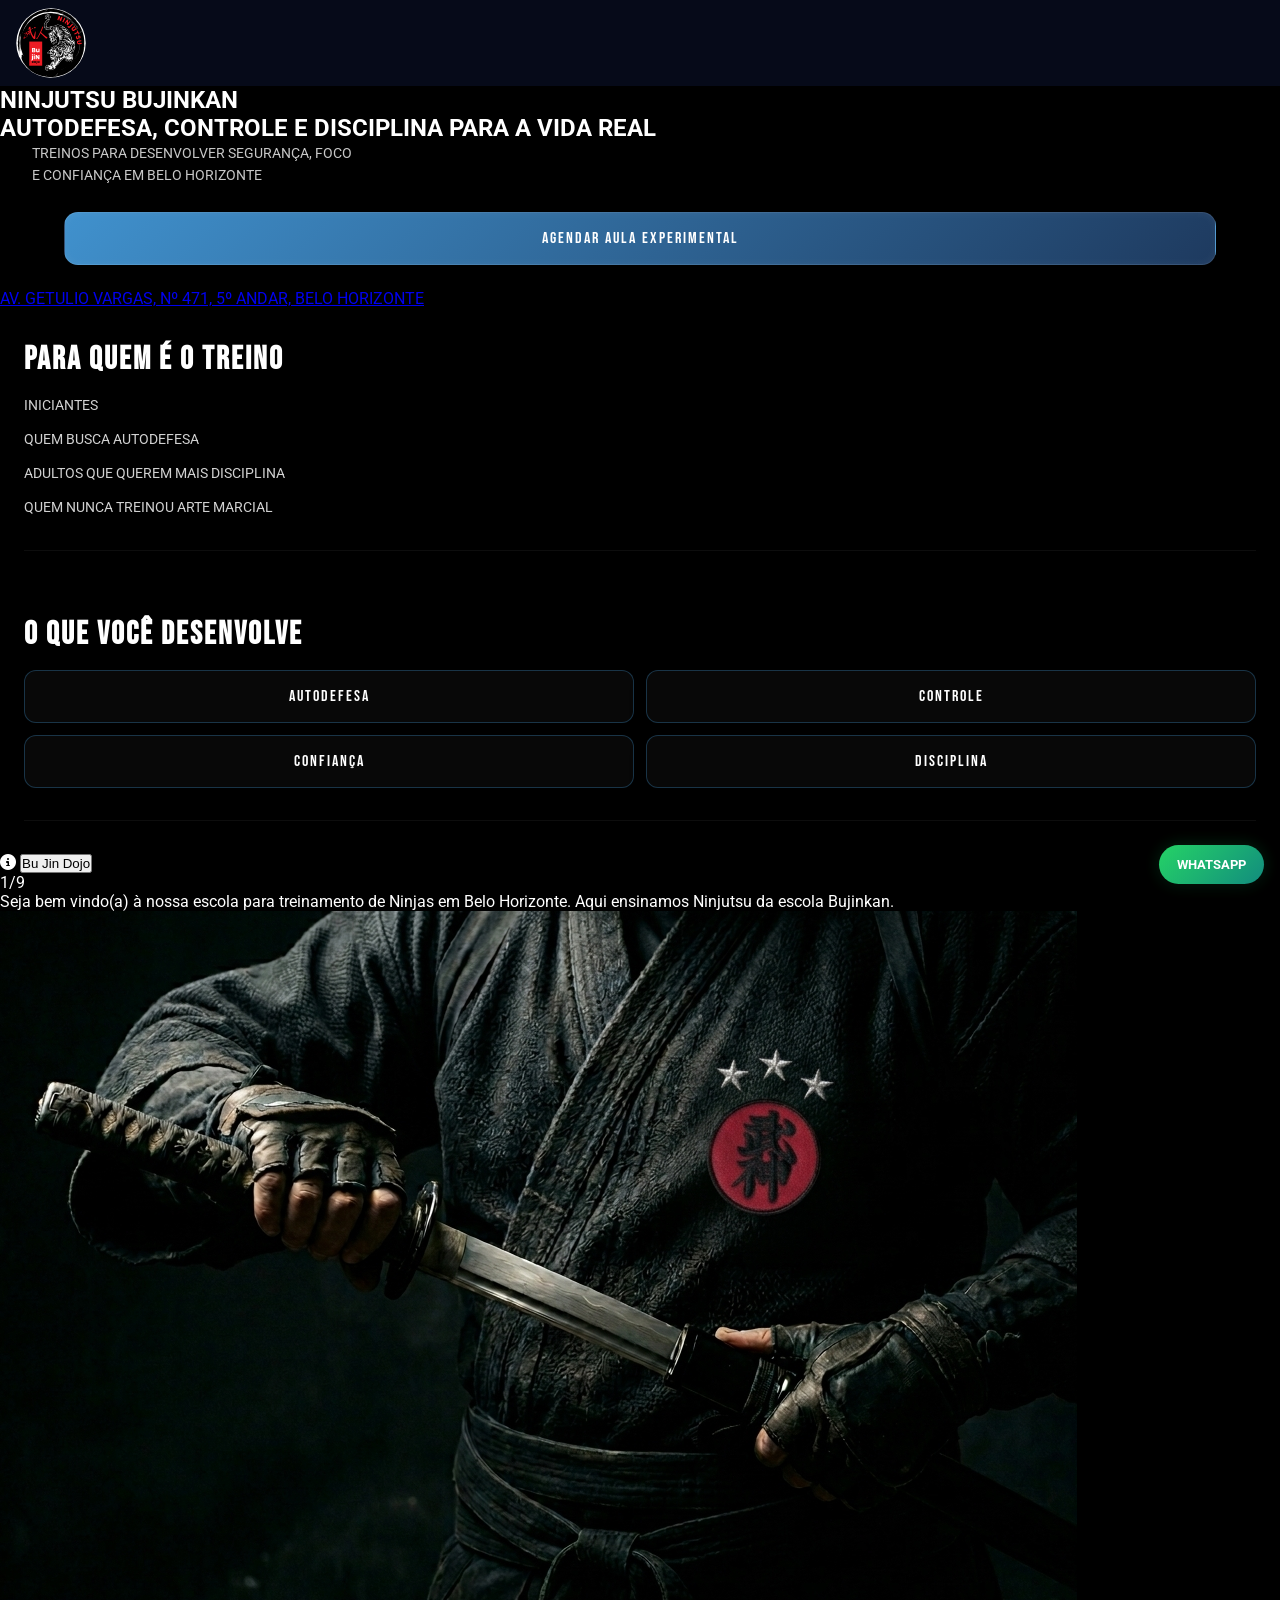
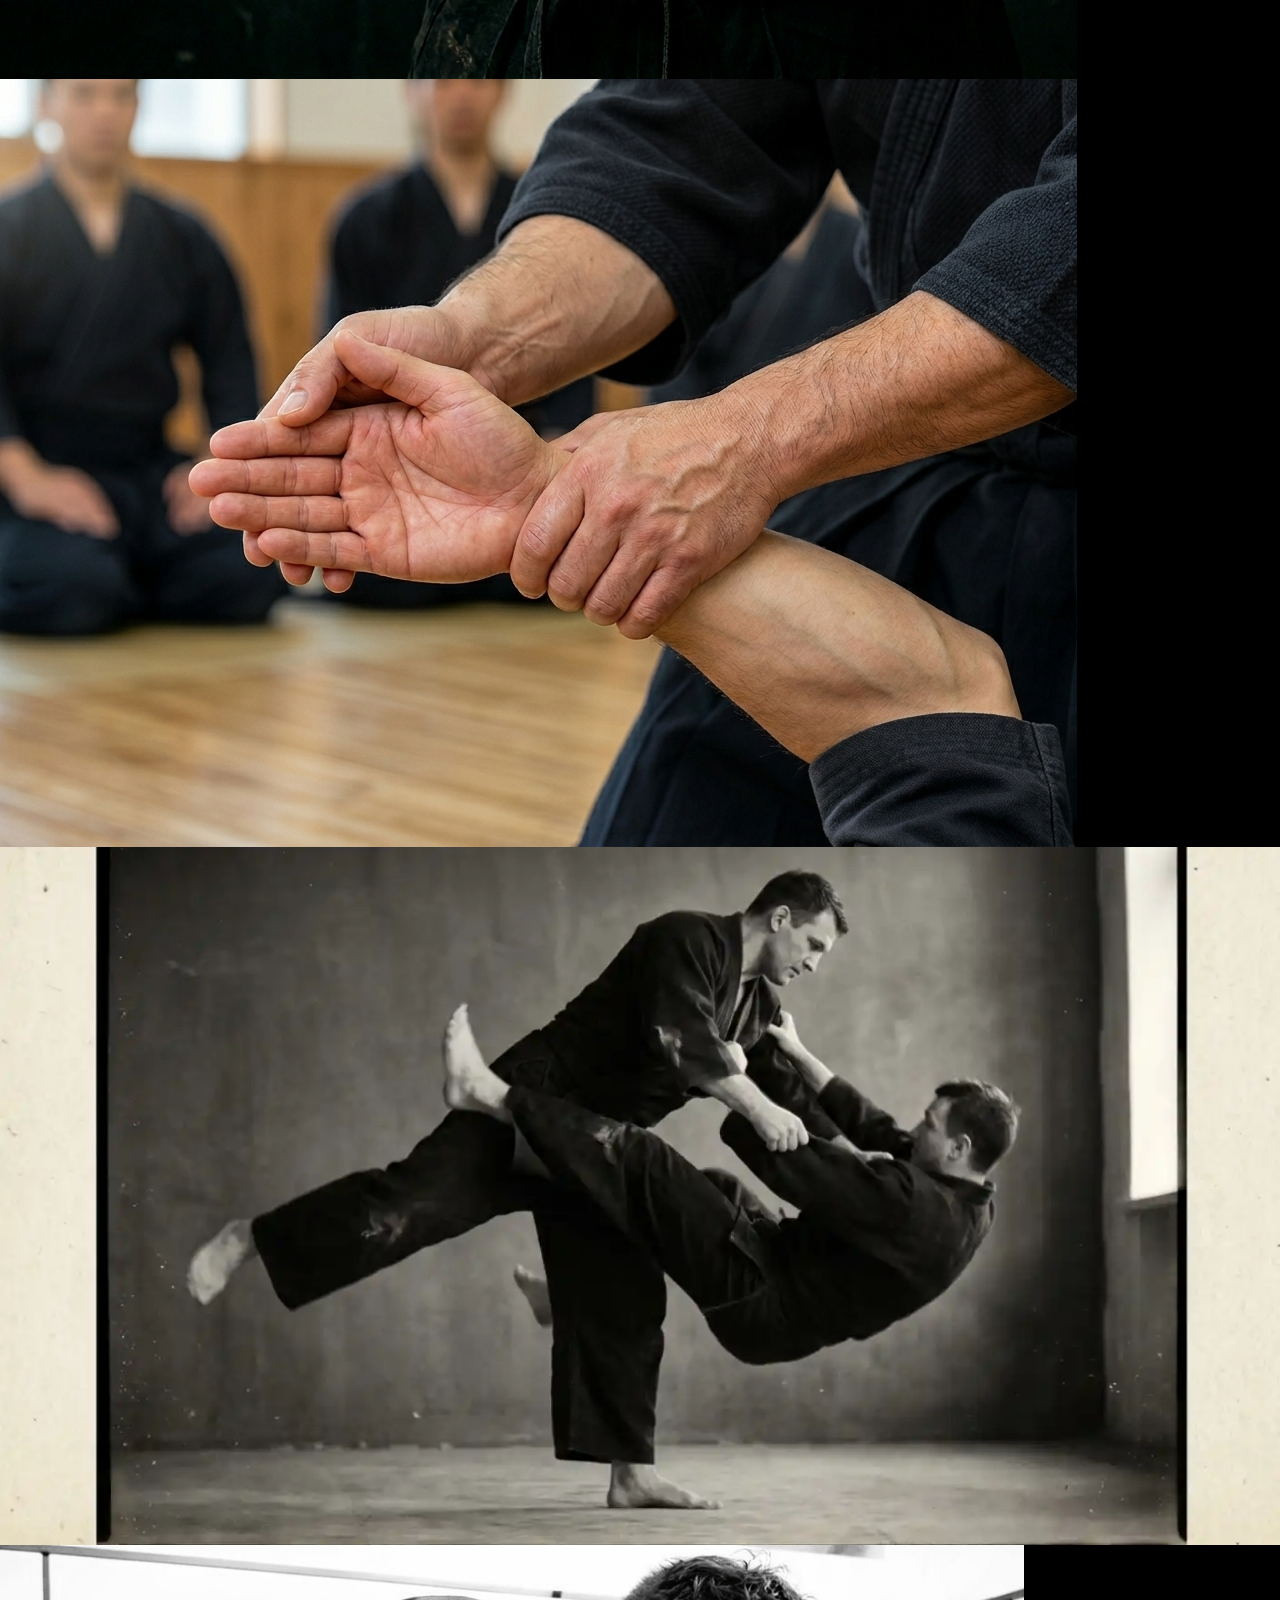
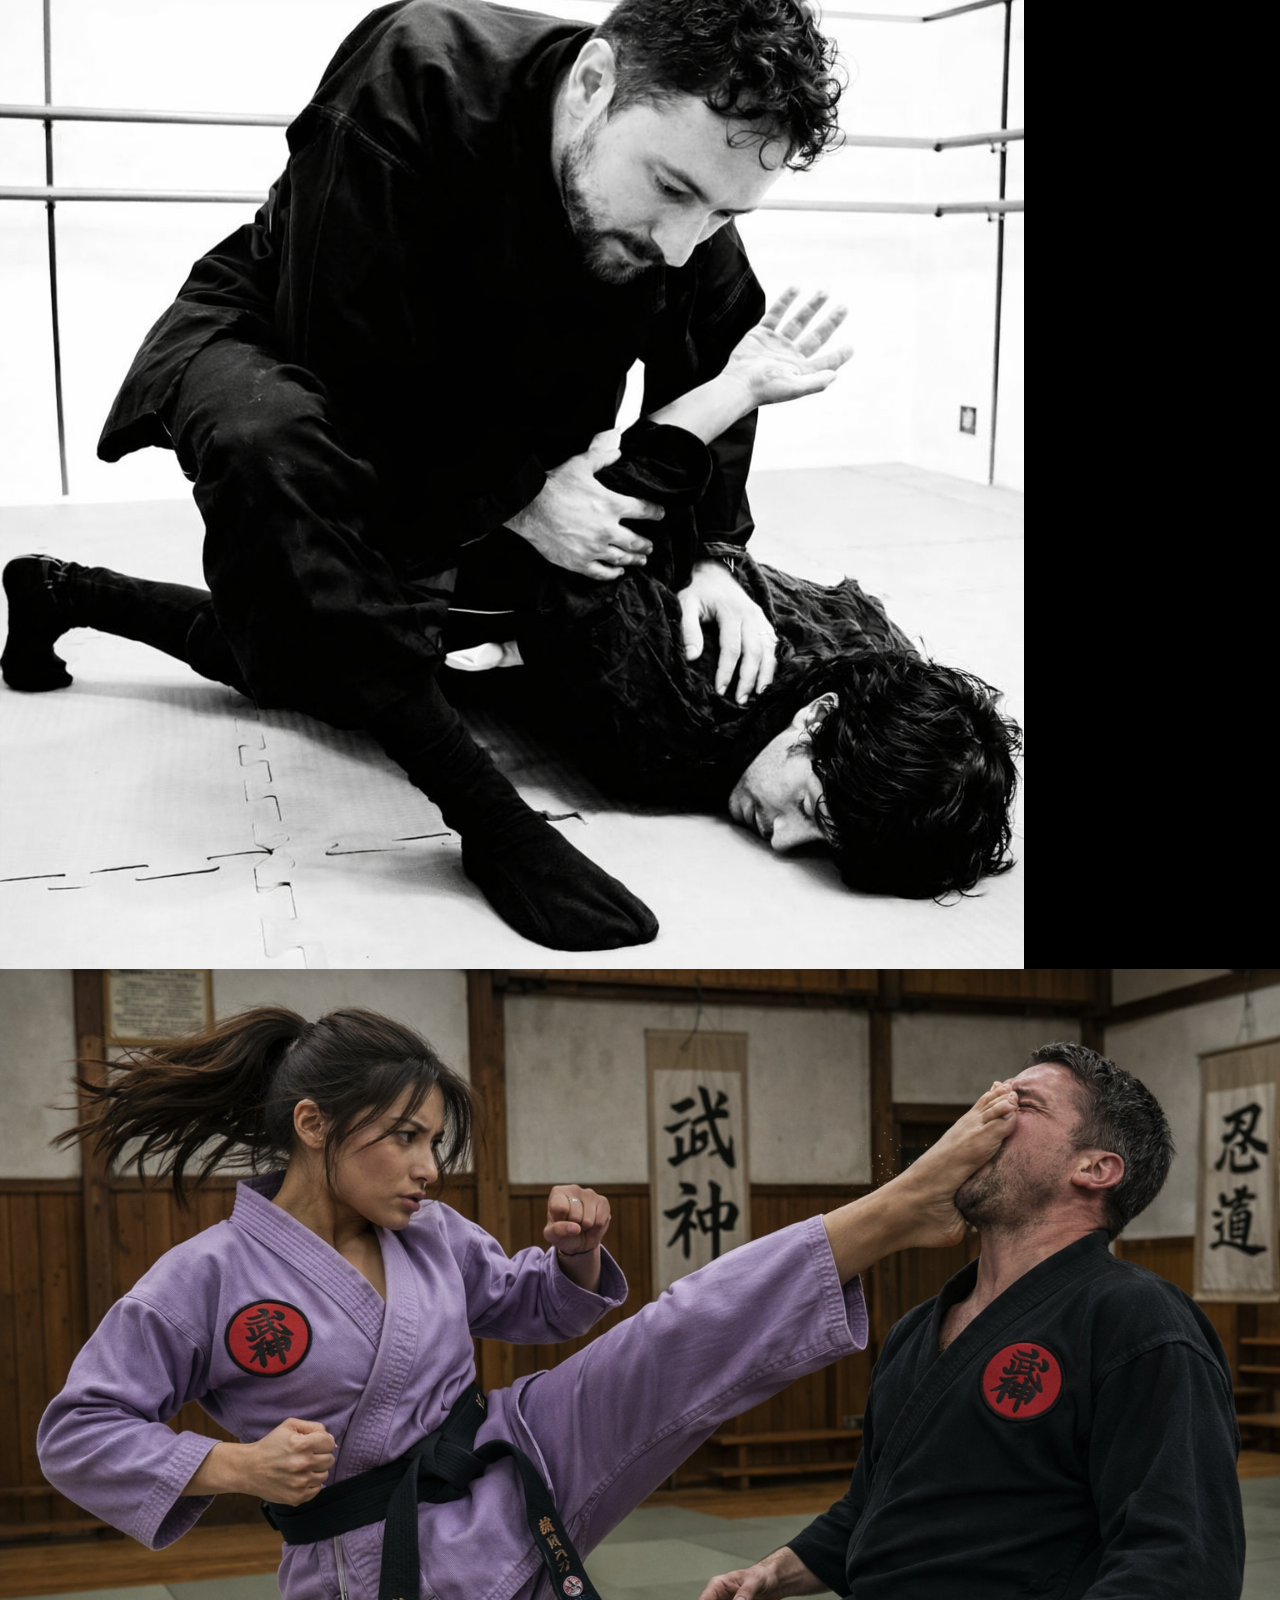
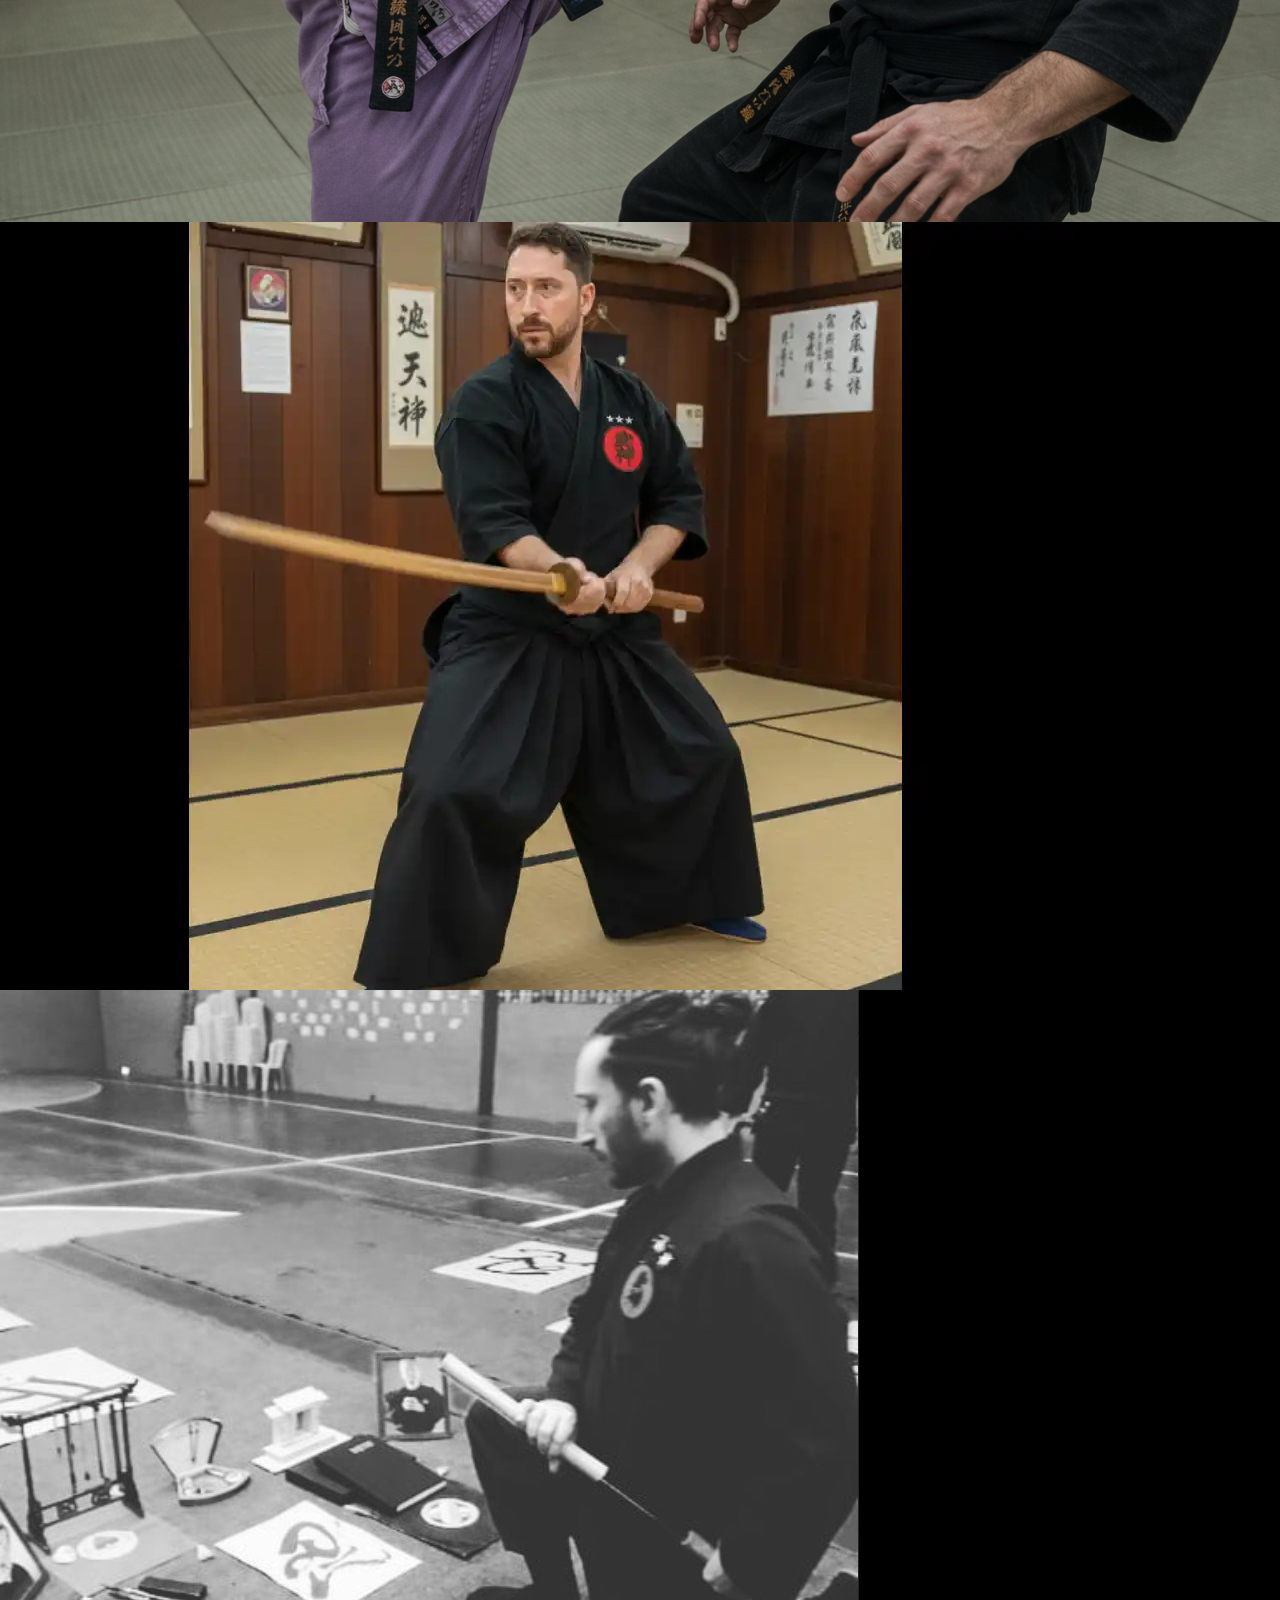
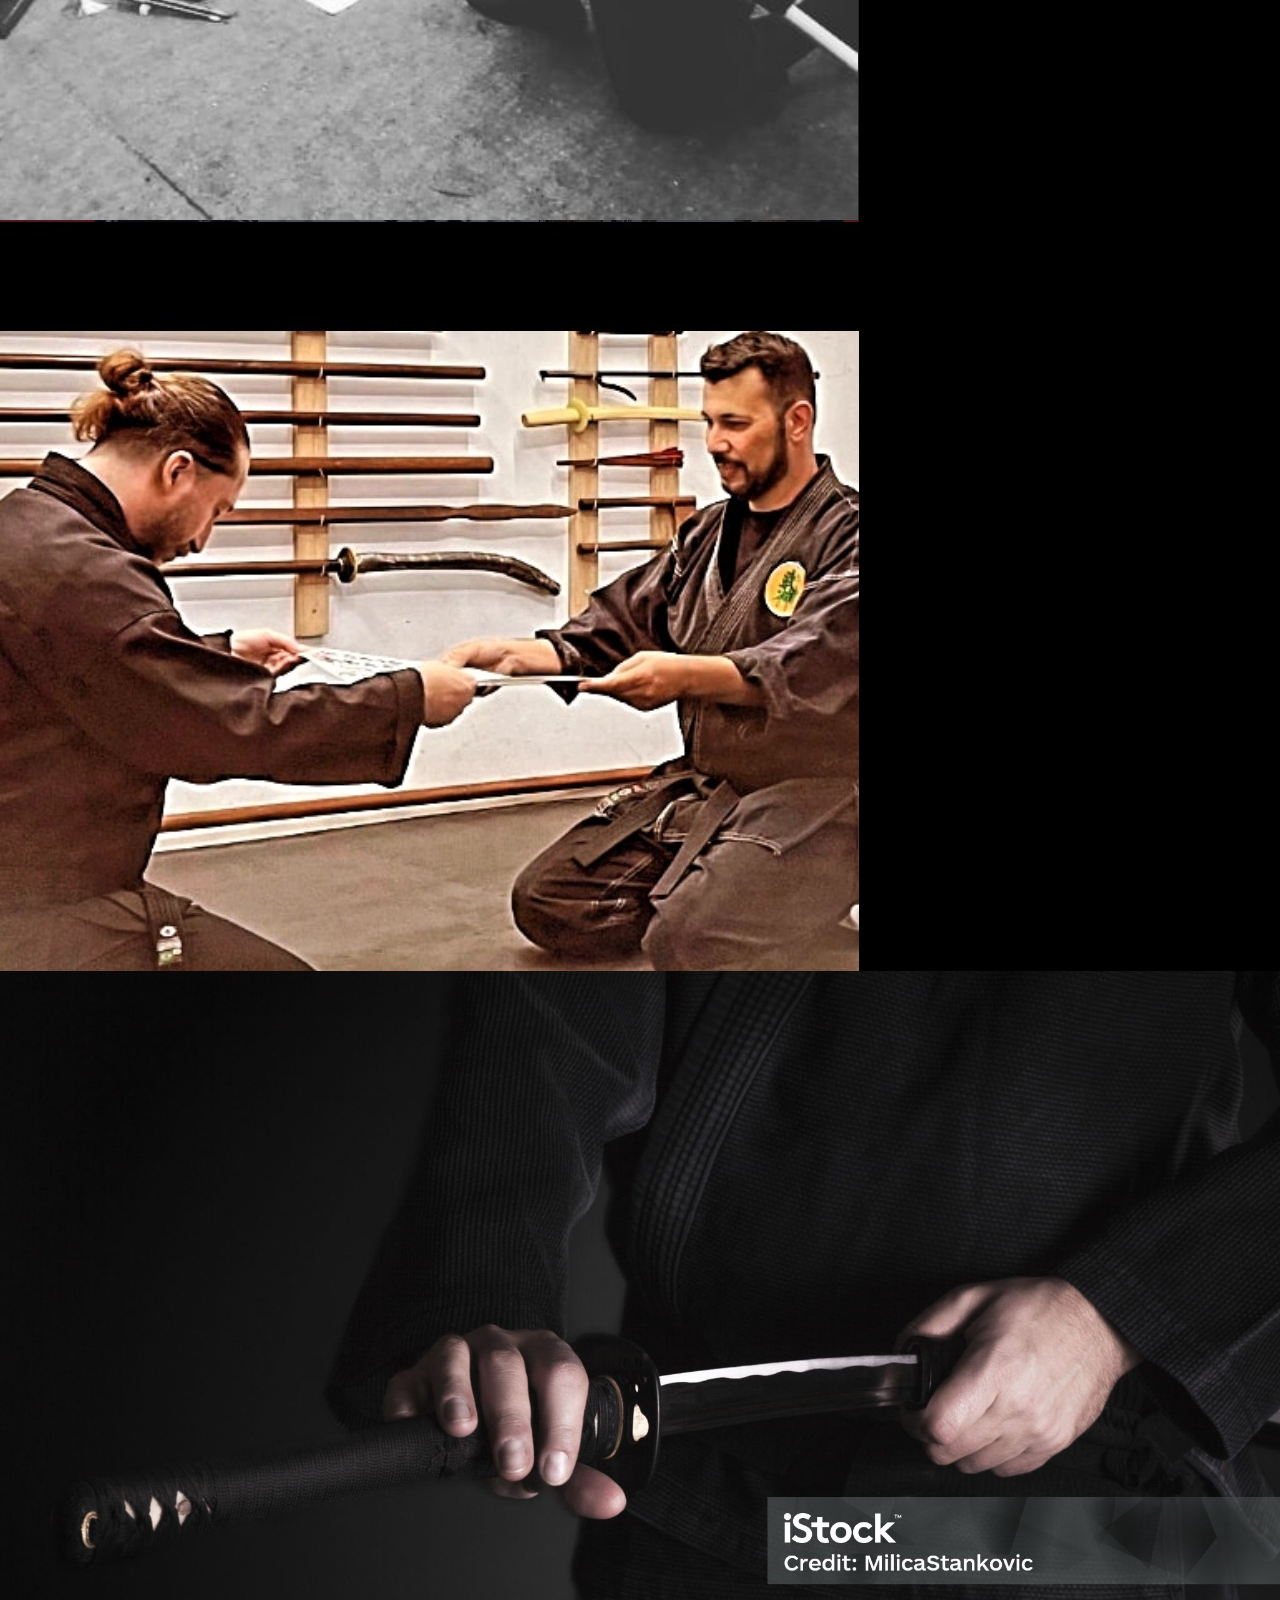
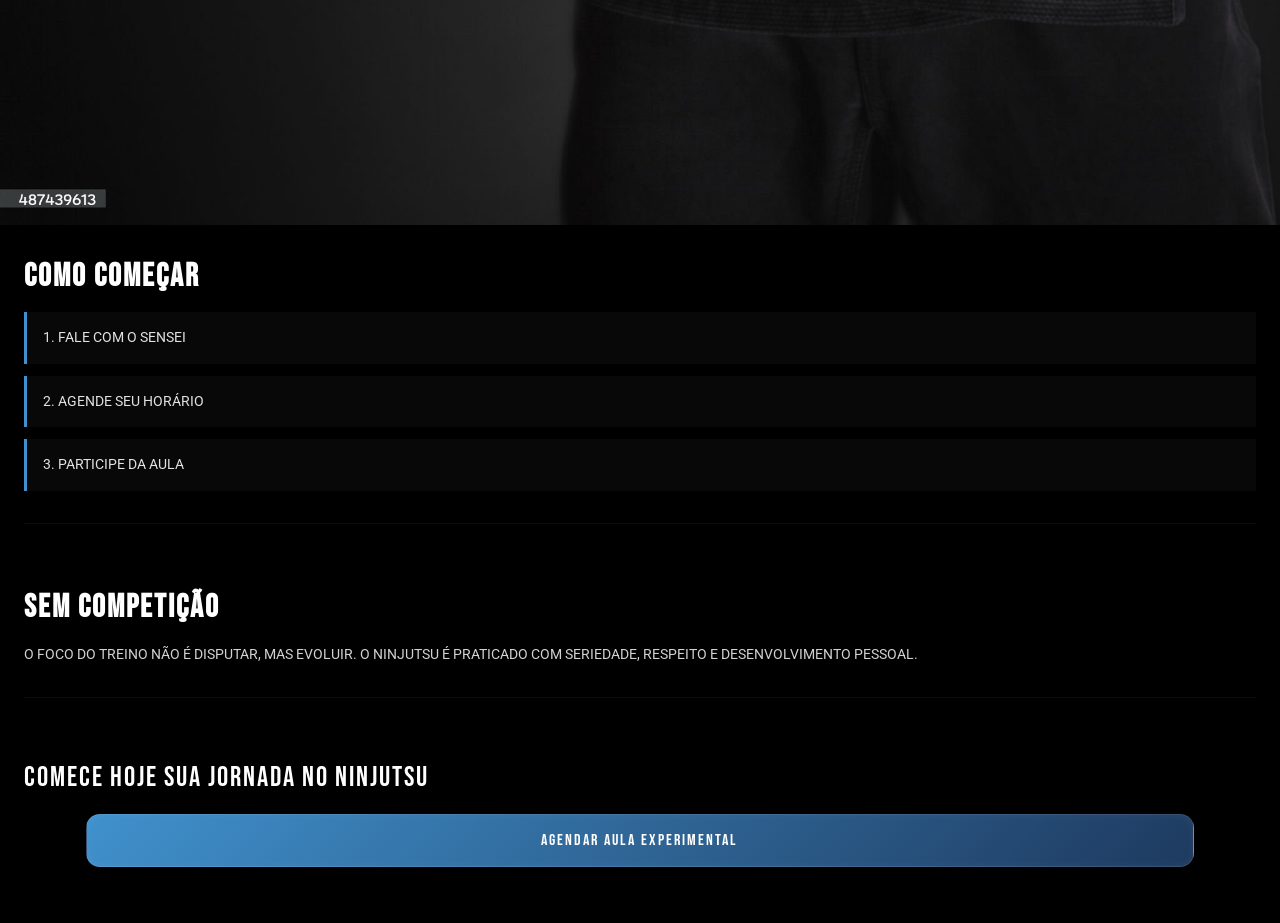
==== index.html @ b11b9b19 ""Adiciona Melhorias no index.html"" ====
<!DOCTYPE html>
<html lang="pt-BR">
<head>
    <meta charset="UTF-8">
    <meta name="viewport" content="width=device-width, initial-scale=1.0">
    <title>NINJUTSU EM BELO HORIZONTE | Bujin Dojo</title>

    <meta name="author" content="Patrick Marcman">
    <meta name="description" content="ESCOLA DE NINJUTSU BUJINKAN EM BELO HORIZONTE. TREINOS DE AUTODEFESA, DISCIPLINA, CONTROLE CORPORAL E EVOLUÇÃO PESSOAL. AGENDE SUA AULA EXPERIMENTAL.">
    <meta name="address" content="Ninjutsu em Belo Horizonte, Avenida Getulio Vargas, nº 471, Bairro Funcionários">

    <link rel="stylesheet" href="styles/style.css">

    <link rel="preconnect" href="https://fonts.googleapis.com">
    <link rel="preconnect" href="https://fonts.gstatic.com" crossorigin>
    <link href="https://fonts.googleapis.com/css2?family=Roboto:ital,wght@0,100..900;1,100..900&display=swap" rel="stylesheet">
    <link href="https://fonts.googleapis.com/css2?family=Bebas+Neue&display=swap" rel="stylesheet">
    <link rel="stylesheet" href="https://cdnjs.cloudflare.com/ajax/libs/font-awesome/6.5.0/css/all.min.css">
</head>
<body>

    <header>
        <nav>
            <a href="index.html" class="logo-link">
                <img id="logo" src="images/logo-bujindojo.svg" alt="Logo Bujin Dojo">
            </a>
            <a href="about.html" class="menu-toggle">MENU</a>
        </nav>
    </header>

    <main class="hero">
        <div class="hero-overlay">

            <section class="hero-content reveal">
                <h1 class="titulo">
                    <span id="ninjutsu">NINJUTSU</span>
                    <span>BUJINKAN</span>
                </h1>

                <h2 class="sub-titulo">
                    <span>AUTODEFESA, CONTROLE E DISCIPLINA</span>
                    <span>PARA A VIDA REAL</span>
                </h2>

                <p class="hero-frase">
                    TREINOS PARA DESENVOLVER SEGURANÇA, FOCO E CONFIANÇA EM BELO HORIZONTE
                </p>

                <a 
                    href="https://wa.me/5511977504567?text=Olá%20Sensei!%20Gostaria%20de%20agendar%20uma%20aula%20experimental%20para%20conhecer%20o%20Ninjutsu.%20Poderia%20me%20chamar%20para%20agendarmos?"
                    class="cta-hero"
                    target="_blank"
                    rel="noopener noreferrer"
                >
                    AGENDAR AULA EXPERIMENTAL
                </a>

                <a href="https://maps.app.goo.gl/K1RpRQrmj43syfcBA" target="_blank" rel="noopener noreferrer">
                    <p id="address">AV. GETULIO VARGAS, Nº 471, 5º ANDAR, BELO HORIZONTE</p>
                </a>
            </section>

            <section class="para-quem reveal">
                <h2>PARA QUEM É O TREINO</h2>

                <div class="lista-beneficios">
                    <p>INICIANTES</p>
                    <p>QUEM BUSCA AUTODEFESA</p>
                    <p>ADULTOS QUE QUEREM MAIS DISCIPLINA</p>
                    <p>QUEM NUNCA TREINOU ARTE MARCIAL</p>
                </div>
            </section>

            <section class="beneficios reveal">
                <h2>O QUE VOCÊ DESENVOLVE</h2>

                <div class="benefit-grid">
                    <div class="benefit-card">AUTODEFESA</div>
                    <div class="benefit-card">CONTROLE</div>
                    <div class="benefit-card">CONFIANÇA</div>
                    <div class="benefit-card">DISCIPLINA</div>
                </div>
            </section>

            <section class="carousel-section reveal">
                <div class="carousel-info">
                    <div class="carousel-info-left">
                        <span><i class="fa-solid fa-circle-info"></i></span>
                        <button class="carousel-caption" id="captionBtn" type="button">
                            Bu Jin Dojo
                        </button>
                    </div>

                    <span class="carousel-counter" id="carouselCounter">1/9</span>
                </div>

                <aside class="carousel-aside" id="carouselAside">
                    <p id="asideText">
                        Texto curto sobre a imagem selecionada.
                    </p>
                </aside>

                <div class="carousel-track-container" id="carouselContainer">
                    <div class="carousel-track" id="carouselTrack">
                        <img src="images/kimonoEespada.png" alt="Kimono e Espada" class="carousel-image">
                        <img src="images/torcoes.png" alt="Técnica de Torção" class="carousel-image">
                        <img src="images/tecnicaDeProjecao.webp" alt="Técnica de projeção" class="carousel-image">
                        <img src="images/Imobilizacao.png" alt="Técnica de imobilização" class="carousel-image">
                        <img src="images/mulher-atacando.png" alt="Técnicas de punho e chutes" class="carousel-image">
                        <img src="images/KimonoHakama.webp" alt="Uniforme de treino" class="carousel-image">
                        <img src="images/arma-espada.jpg" alt="Foto com espada" class="carousel-image">
                        <img src="images/graduacao.jpg" alt="Avanço técnico" class="carousel-image">
                        <img src="images/KimonoEspada.jpg" alt="Arte e tradição" class="carousel-image">
                    </div>
                </div>
            </section>

            <section class="como-funciona reveal">
                <h2>COMO COMEÇAR</h2>

                <div class="passos">
                    <div class="passo">1. FALE COM O SENSEI</div>
                    <div class="passo">2. AGENDE SEU HORÁRIO</div>
                    <div class="passo">3. PARTICIPE DA AULA</div>
                </div>
            </section>

            <section class="diferencial reveal">
                <h2>SEM COMPETIÇÃO</h2>
                <p>
                    O FOCO DO TREINO NÃO É DISPUTAR, MAS EVOLUIR.
                    O NINJUTSU É PRATICADO COM SERIEDADE, RESPEITO
                    E DESENVOLVIMENTO PESSOAL.
                </p>
            </section>

            <section class="cta-final reveal">
                <p class="cta-final-texto">
                    COMECE HOJE SUA JORNADA NO NINJUTSU
                </p>

                <a 
                    href="https://wa.me/5511977504567?text=Olá%20Sensei!%20Gostaria%20de%20agendar%20uma%20aula%20experimental%20para%20conhecer%20o%20Ninjutsu.%20Poderia%20me%20chamar%20para%20agendarmos?"
                    class="cta-hero"
                    target="_blank"
                    rel="noopener noreferrer"
                >
                    AGENDAR AULA EXPERIMENTAL
                </a>
            </section>

        </div>
    </main>

    <a 
        href="https://wa.me/5511977504567?text=Olá%20Sensei!%20Gostaria%20de%20agendar%20uma%20aula%20experimental%20para%20conhecer%20o%20Ninjutsu.%20Poderia%20me%20chamar%20para%20agendarmos?"
        class="whatsapp-float"
        target="_blank"
        rel="noopener noreferrer"
    >
        WHATSAPP
    </a>

    <footer></footer>

    <script src="scripts/script.js"></script>
</body>
</html>
---- styles/style.css ----
:root {
    --primary-color: #060A19;
    --secundary-color: #2E5175;
    --tertiary-color: #010204;
    --quaternary-color: #A8C5E5;
    --quinternary-color: #4091CD;
    --sextnary-color: #242934;
    --primary-font-color: white;
    --secundary-font-color: #274063;
    --main-font: Roboto, Arial, sans-serif;
    --second-font: 'Bebas Neue', sans-serif;
}

/* RESET */
*,
*::before,
*::after {
    box-sizing: border-box;
    margin: 0;
    padding: 0;
}

body {
    background-color: #000;
    font-family: var(--main-font);
}

html {
    scroll-behavior: smooth;
}

body {
    color: white;
    overflow-x: hidden;
}

img {
    display: block;
    max-width: 100%;
}

section {
    position: relative;
}

.logo-link {
    display: inline-block;
}

/* BOTÃO MENU */
.menu-toggle {
    display: none;
    font-size: 24px;
    background: none;
    border: none;
    color: var(--quaternary-color);
    font-family: var(--second-font);
    cursor: pointer;
    text-decoration: none;
}

/* LOGO */
#logo {
    width: 70px;
    height: auto;
    display: block;
}

header.scrolled {
    background-color: rgba(6, 10, 25, 0.88);
    backdrop-filter: blur(10px);
    box-shadow: 0 10px 30px rgba(0, 0, 0, 0.35);
}

/* MOBILE */
@media (max-width: 600px) {

    /* HEADER */
    header {
        background-color: var(--primary-color);
        padding: 0.5rem 1rem;
    }

    nav {
        display: flex;
        align-items: center;
        justify-content: space-between;
    }

    .menu-toggle {
        display: block;
        margin-right: 1rem;
    }

    #logo {
        width: 80px;
    }

    /* HERO */
    .hero {
        background-image:
            linear-gradient(
                to bottom,
                rgba(0, 0, 0, 0.20),
                rgba(0, 0, 0, 0.45),
                rgba(0, 0, 0, 0.78)
            ),
            url("../images/hero-bujinkan.png");
        background-size: cover;
        background-position: center center;
        background-repeat: no-repeat;
        min-height: 100vh;
        position: relative;
    }

.hero-overlay {
    min-height: 100vh;
    padding-top: 1rem;
    padding-bottom: 3rem;
    background: linear-gradient(
        to bottom,
        rgba(0, 0, 0, 0.10),
        rgba(0, 0, 0, 0.35),
        rgba(0, 0, 0, 0.82)
    );
}

    .hero-content {
        width: 100%;
    }

.titulo {
    font-family: var(--second-font);
    font-size: 80px;
    line-height: 0.84;
    letter-spacing: 3px;
    margin: 2rem 2rem 1.5rem 2rem;
}

.titulo span {
    display: block;
    color: white;
    text-shadow: 0 6px 18px rgba(0, 0, 0, 0.45);
}

    #ninjutsu {
        font-size: 85px;
        letter-spacing: 6px;
    }

    .sub-titulo {
        margin: 2rem;
        font-family: var(--second-font);
        font-size: 22px;
        letter-spacing: 3px;
        line-height: 1.2;
}

    .sub-titulo span {
        display: block;
        color: white;
        text-shadow: 0 2px 10px rgba(0, 0, 0, 0.8);
    }

    .chamada {
        font-family: var(--second-font);
        font-size: 20px;
        color: var(--quinternary-color);
        margin: 2rem;
        letter-spacing: 5px;
        text-shadow: 0 2px 10px rgba(0, 0, 0, 0.8);
    }

    #address {
        font-family: var(--second-font);
        font-weight: 200;
        color: white;
        font-size: 14px;
        margin: 0 2rem 2rem 2rem;
        text-shadow: 0 2px 10px rgba(0, 0, 0, 0.8);
        line-height: 1.4;
    }

    a {
        text-decoration: none;
    }

    /* CARROSSEL */
    .carousel-section {
        margin: 2rem 0 0 0;
        padding-left: 20px;
        padding-right: 0;
        overflow: hidden;
    }

    .carousel-info {
        display: flex;
        align-items: center;
        justify-content: space-between;
        gap: 10px;
        margin-bottom: 0.8rem;
        width: 280px;
    }

    .carousel-info-left {
        display: flex;
        align-items: center;
        gap: 10px;
        min-width: 0;
        color: white;
    }

    .carousel-caption {
        background: none;
        border: none;
        padding: 0;
        font-family: var(--main-font);
        font-size: 12px;
        color: white;
        text-align: left;
        cursor: pointer;
        white-space: nowrap;
        overflow: hidden;
        text-overflow: ellipsis;
    }

    .carousel-counter {
        font-family: var(--main-font);
        font-size: 12px;
        color: var(--quinternary-color);
        flex-shrink: 0;
    }

    .carousel-track-container {
        width: 100%;
        overflow: hidden;
        position: relative;
        touch-action: pan-y;
        padding-top: 10px;
        padding-bottom: 10px;
    }

    .carousel-track {
        display: flex;
        gap: 12px;
        transition: transform 0.35s ease;
        align-items: center;
    }

.carousel-image {
    width: 260px;
    height: 250px;
    object-fit: cover;
    flex-shrink: 0;
    user-select: none;
    -webkit-user-drag: none;
    transform: scale(0.92);
    transition: transform 0.35s ease, opacity 0.35s ease, box-shadow 0.35s ease;
    opacity: 0.72;
    border-radius: 12px;
    box-shadow: 0 12px 28px rgba(0,0,0,0.30);
}

.carousel-image.active {
    transform: scale(1);
    opacity: 1;
    box-shadow: 0 16px 34px rgba(0,0,0,0.42);
}

    .carousel-aside {
        display: none;
        background-color: rgba(36, 41, 52, 0.95);
        color: var(--primary-font-color);
        padding: 0.8rem 1rem;
        margin-bottom: 1rem;
        width: 280px;
        border-left: 3px solid var(--quinternary-color);
        font-family: var(--main-font);
        font-size: 12px;
        line-height: 1.4;
    }

    .carousel-aside.active {
        display: block;
    }
}

/* ABOUT */
.sobre-page {
    background-color: #f2f2f2;
    min-height: 100vh;
}

.sobre-conteudo {
    padding: 2rem;
    position: relative;
}

.sobre-titulo {
    font-family: var(--second-font);
    font-size: 55px;
    line-height: 1.15;
    letter-spacing: 4px;
    color: var(--primary-color);
    max-width: 280px;
}

.sobre-titulo span {
    display: block;
}

.instagram-link {
    display: flex;
    align-items: center;
    justify-content: center;
    width: 52px;
    height: 52px;
    color: var(--quinternary-color);
    text-decoration: none;
    font-family: var(--second-font);
    font-size: 15px;
    margin: 3rem 0 4rem 13rem;
}

.sobre-aside {
    font-family: var(--second-font);
    line-height: 1.2;
    width: 290px;
    min-height: 95px;
    border: 0.5px solid var(--primary-color);
    padding: 1rem;
    display: grid;
    grid-template-columns: 100px 1fr;
    column-gap: 0.8rem;
    align-items: start;
    position: relative;
    margin-left: 2rem;
    margin-bottom: 1rem;
    background-color: transparent;
}

.aside-close {
    position: absolute;
    top: 6px;
    right: 6px;
    border: none;
    background: none;
    font-size: 20px;
    color: var(--primary-color);
    cursor: pointer;
    font-family: var(--main-font);
}

.aside-image-box {
    width: 100px;
    height: auto;
    overflow: hidden;
    margin-top: 0.5rem;
}

.aside-image-box img {
    width: 100%;
    height: auto;
    object-fit: cover;
}

.aside-texto {
    padding-top: 0.3rem;
    padding-right: 1.5rem;
}

.aside-texto p {
    font-family: var(--main-font);
    font-size: 12px;
    line-height: 1.4;
    color: var(--primary-color);
}

/* BUJINKAN */
.paragrafo {
    color: #cbd5e1;
    font-family: var(--main-font);
    line-height: 2;
    font-weight: 200;
    margin: 16px;
    text-align: left;
    justify-content: center;
    text-transform: uppercase;
}

.cta-aside {
    display: block;
    width: 90%;
    margin: 1rem auto;
    padding: 0.8rem;
    background-color: var(--primary-color);
    color: var(--quaternary-color);
    border: 1px solid var(--secundary-color);
    border-radius: 12px;
    text-align: center;
    font-family: var(--second-font);
    letter-spacing: 3px;
    font-size: 13px;
    text-decoration: none;
    box-shadow: 0 10px 25px rgba(0, 0, 0, 0.3);
    transition: all 0.3s ease;
    animation: pulse 2s infinite;
}

.cta-aside:active {
    transform: scale(0.97);
}



@keyframes pulse {
    0% {
        box-shadow: 0 0 0 0 rgba(64, 145, 205, 0.6);
    }
    70% {
        box-shadow: 0 0 0 15px rgba(64, 145, 205, 0);
    }
    100% {
        box-shadow: 0 0 0 0 rgba(64, 145, 205, 0);
    }
}

@keyframes revealUp {
    from {
        opacity: 0;
        transform: translateY(24px);
    }
    to {
        opacity: 1;
        transform: translateY(0);
    }
}

.reveal {
    opacity: 0;
    transform: translateY(24px);
    transition: opacity 0.7s ease, transform 0.7s ease;
}

.reveal.visible {
    opacity: 1;
    transform: translateY(0);
}

.cta-aside:hover {
    background-color: var(--primary-color);
    color: var(--quaternary-color);
    transform: scale(1.05);
}

.hero-frase {
    margin: 0 2rem 1.6rem 2rem;
    color: rgba(255, 255, 255, 0.78);
    font-family: var(--main-font);
    font-size: 14px;
    line-height: 1.6;
    max-width: 320px;
}

.cta-hero {
    display: block;
    width: 90%;
    margin: 0 auto 1.5rem auto;
    padding: 1rem 1.2rem;
    background: linear-gradient(135deg, #4091CD, #1e3a5f);
    color: #fff;
    border: 1px solid rgba(255,255,255,0.10);
    border-radius: 14px;
    text-align: center;
    font-family: var(--second-font);
    letter-spacing: 2px;
    font-size: 16px;
    text-decoration: none;
    box-shadow:
        0 12px 28px rgba(0,0,0,0.35),
        inset 0 0 10px rgba(255,255,255,0.05);
    transition: transform 0.25s ease, box-shadow 0.25s ease, filter 0.25s ease;
}

.cta-hero:active {
    transform: scale(0.98);
    filter: brightness(1.04);
}

.para-quem,
.beneficios,
.como-funciona,
.diferencial,
.cta-final {
    padding: 2rem 1.5rem;
}

.para-quem::after,
.beneficios::after,
.como-funciona::after,
.diferencial::after {
    content: "";
    display: block;
    height: 1px;
    background: rgba(255,255,255,0.05);
    margin-top: 2rem;
}

.para-quem h2,
.beneficios h2,
.como-funciona h2,
.diferencial h2 {
    font-family: var(--second-font);
    font-size: 32px;
    letter-spacing: 2px;
    color: white;
    margin-bottom: 1rem;
}

.lista-beneficios p {
    color: rgba(255,255,255,0.82);
    font-size: 14px;
    line-height: 1.5;
    margin-bottom: 0.8rem;
    text-transform: uppercase;
}

.benefit-grid {
    display: grid;
    grid-template-columns: 1fr 1fr;
    gap: 12px;
}

.benefit-card {
    background-color: rgba(255,255,255,0.03);
    border: 1px solid rgba(64,145,205,0.32);
    border-radius: 12px;
    padding: 1rem 0.8rem;
    text-align: center;
    color: white;
    font-family: var(--second-font);
    letter-spacing: 2px;
    font-size: 16px;
    box-shadow: 0 8px 18px rgba(0,0,0,0.18);
    transition: transform 0.2s ease, border-color 0.2s ease;
}

.benefit-card:active {
    transform: scale(0.98);
    border-color: rgba(64,145,205,0.7);
}

.passos {
    display: flex;
    flex-direction: column;
    gap: 12px;
}

.passo {
    background-color: rgba(255,255,255,0.03);
    border-left: 3px solid var(--quinternary-color);
    padding: 1rem;
    color: rgba(255,255,255,0.88);
    font-size: 14px;
    line-height: 1.4;
    box-shadow: 0 8px 18px rgba(0,0,0,0.12);
}

.diferencial p {
    color: rgba(255,255,255,0.82);
    font-size: 14px;
    line-height: 1.6;
    text-transform: uppercase;
}

.cta-final-texto {
    color: white;
    font-family: var(--second-font);
    font-size: 28px;
    line-height: 1.15;
    letter-spacing: 2px;
    margin-bottom: 1.2rem;
}

.whatsapp-float {
    position: fixed;
    right: 16px;
    bottom: 16px;
    z-index: 999;
    background: linear-gradient(135deg, #25D366, #128C7E);
    color: #fff;
    padding: 12px 18px;
    border-radius: 999px;
    font-size: 13px;
    font-weight: bold;
    text-decoration: none;
    box-shadow:
        0 10px 28px rgba(0,0,0,0.4),
        0 0 18px rgba(37, 211, 102, 0.20);
    transition: transform 0.2s ease, box-shadow 0.2s ease;
}

.whatsapp-float:active {
    transform: scale(0.96);
}

/* DESKTOP */
@media (min-width: 1024px) {
    header {
        background-color: var(--primary-color);
        padding: 0.5rem 1rem;
    }

    nav {
        display: flex;
        align-items: center;
        justify-content: space-between;
    }

    .menu-toggle {
        display: none;
    }

    .menu {
        display: flex;
        list-style: none;
        gap: 2rem;
    }

    .menu a {
        color: var(--primary-font-color);
        text-decoration: none;
        font-family: var(--main-font);
    }

    #logo {
        width: 70px;
        height: auto;
        margin-left: 0;
    }

    .cta-aside {
        width: 40%;
        font-size: 18px;
    }

    .cta-aside:hover {
        transform: scale(1.05);
        background: linear-gradient(135deg, #ffffff, #4091CD);
        color: #000;
    }
}
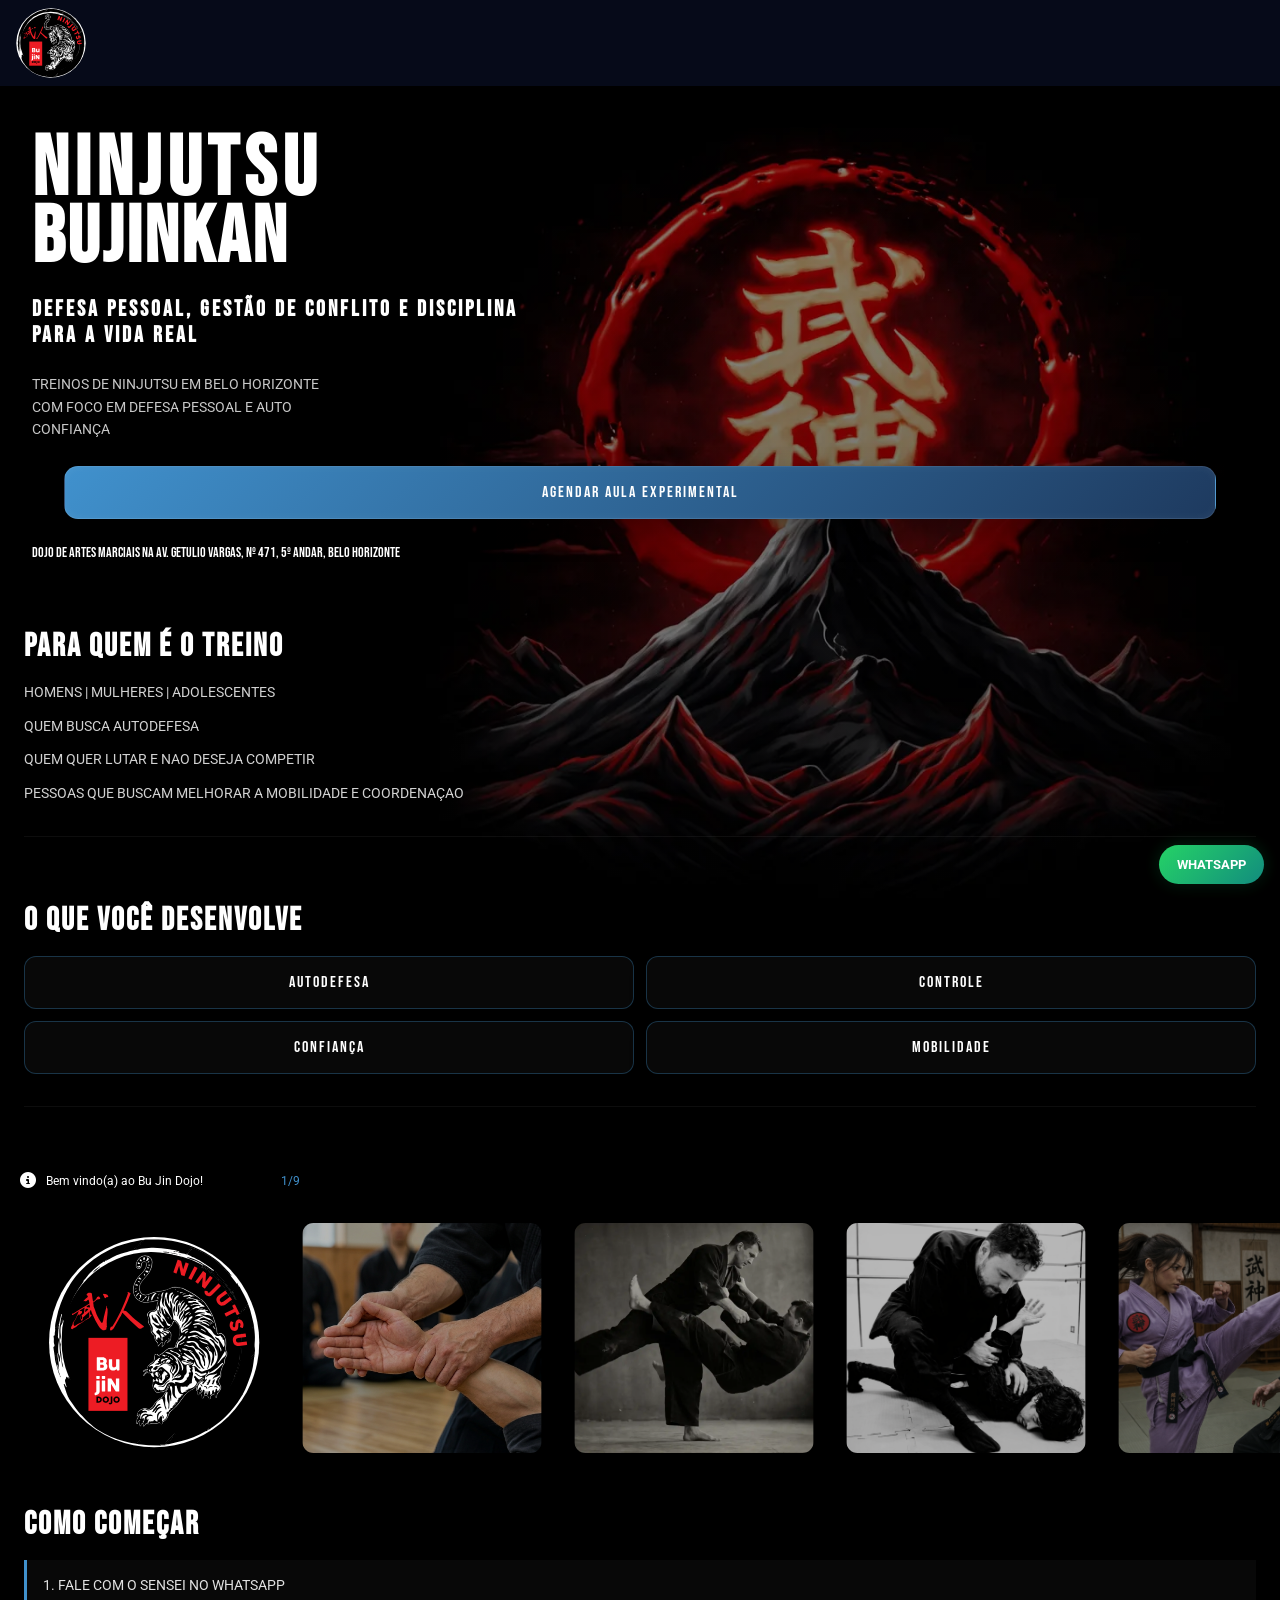
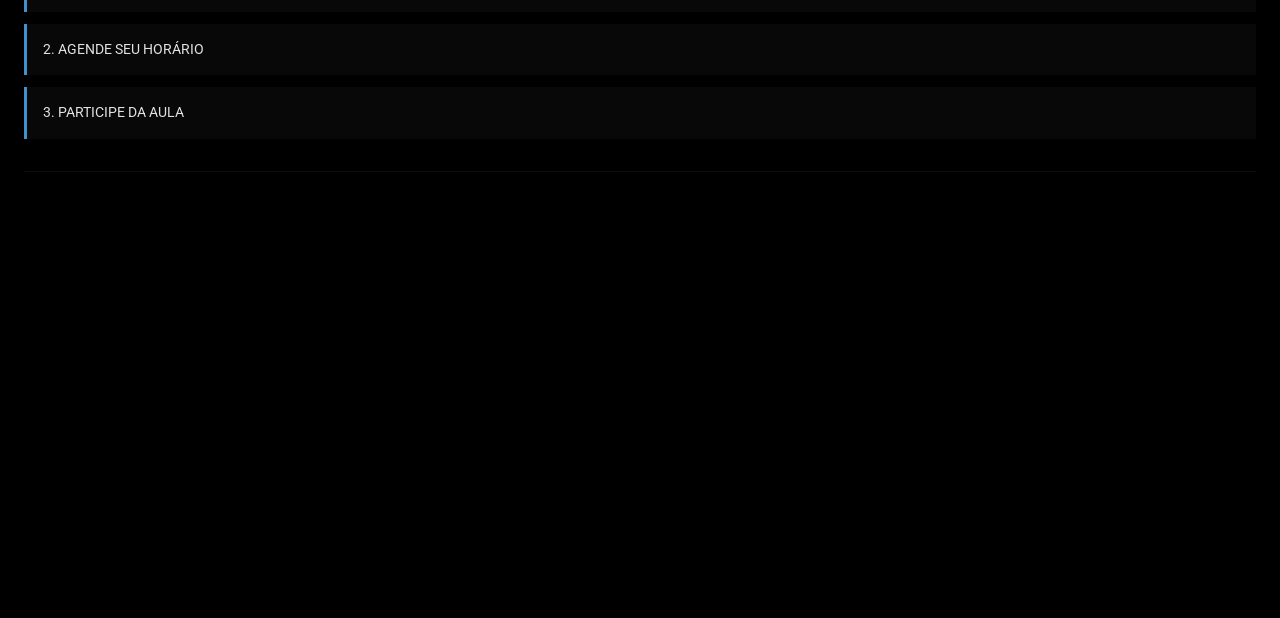
==== commit 12e5ba36: ""Adiciona texto novo"" ====
--- a/index.html
+++ b/index.html
@@ -33,17 +33,17 @@
 
             <section class="hero-content reveal">
                 <h1 class="titulo">
-                    <span id="ninjutsu">NINJUTSU</span>
-                    <span>BUJINKAN</span>
+                    <span id="ninjutsu">Ninjutsu</span>
+                    <span>Bujinkan</span>
                 </h1>
 
                 <h2 class="sub-titulo">
-                    <span>AUTODEFESA, CONTROLE E DISCIPLINA</span>
+                    <span>DEFESA PESSOAL, GESTÃO DE CONFLITO E DISCIPLINA</span>
                     <span>PARA A VIDA REAL</span>
                 </h2>
 
                 <p class="hero-frase">
-                    TREINOS PARA DESENVOLVER SEGURANÇA, FOCO E CONFIANÇA EM BELO HORIZONTE
+                    TREINOS DE NINJUTSU EM BELO HORIZONTE COM FOCO EM DEFESA PESSOAL E AUTO CONFIANÇA 
                 </p>
 
                 <a 
@@ -56,7 +56,7 @@
                 </a>
 
                 <a href="https://maps.app.goo.gl/K1RpRQrmj43syfcBA" target="_blank" rel="noopener noreferrer">
-                    <p id="address">AV. GETULIO VARGAS, Nº 471, 5º ANDAR, BELO HORIZONTE</p>
+                    <p id="address">Dojo de artes marciais na Av. GETULIO VARGAS, Nº 471, 5º ANDAR, BELO HORIZONTE</p>
                 </a>
             </section>
 
@@ -64,10 +64,10 @@
                 <h2>PARA QUEM É O TREINO</h2>
 
                 <div class="lista-beneficios">
-                    <p>INICIANTES</p>
+                    <p>HOMENS | MULHERES | ADOLESCENTES</p>
                     <p>QUEM BUSCA AUTODEFESA</p>
-                    <p>ADULTOS QUE QUEREM MAIS DISCIPLINA</p>
-                    <p>QUEM NUNCA TREINOU ARTE MARCIAL</p>
+                    <p>QUEM QUER LUTAR E NAO DESEJA COMPETIR</p>
+                    <p>PESSOAS QUE BUSCAM MELHORAR A MOBILIDADE E COORDENAÇAO</p>
                 </div>
             </section>
 
@@ -78,7 +78,7 @@
                     <div class="benefit-card">AUTODEFESA</div>
                     <div class="benefit-card">CONTROLE</div>
                     <div class="benefit-card">CONFIANÇA</div>
-                    <div class="benefit-card">DISCIPLINA</div>
+                    <div class="benefit-card">MOBILIDADE</div>
                 </div>
             </section>
 
@@ -102,7 +102,7 @@
 
                 <div class="carousel-track-container" id="carouselContainer">
                     <div class="carousel-track" id="carouselTrack">
-                        <img src="images/kimonoEespada.png" alt="Kimono e Espada" class="carousel-image">
+                        <img src="images/logo-bujin.svg" alt="Kimono e Espada" class="carousel-image">
                         <img src="images/torcoes.png" alt="Técnica de Torção" class="carousel-image">
                         <img src="images/tecnicaDeProjecao.webp" alt="Técnica de projeção" class="carousel-image">
                         <img src="images/Imobilizacao.png" alt="Técnica de imobilização" class="carousel-image">
@@ -110,7 +110,7 @@
                         <img src="images/KimonoHakama.webp" alt="Uniforme de treino" class="carousel-image">
                         <img src="images/arma-espada.jpg" alt="Foto com espada" class="carousel-image">
                         <img src="images/graduacao.jpg" alt="Avanço técnico" class="carousel-image">
-                        <img src="images/KimonoEspada.jpg" alt="Arte e tradição" class="carousel-image">
+                        <img src="images/armanisensei3.jpg" alt="Arte e tradição" class="carousel-image">
                     </div>
                 </div>
             </section>
@@ -119,7 +119,7 @@
                 <h2>COMO COMEÇAR</h2>
 
                 <div class="passos">
-                    <div class="passo">1. FALE COM O SENSEI</div>
+                    <div class="passo">1. FALE COM O SENSEI NO WHATSAPP</div>
                     <div class="passo">2. AGENDE SEU HORÁRIO</div>
                     <div class="passo">3. PARTICIPE DA AULA</div>
                 </div>
@@ -128,15 +128,15 @@
             <section class="diferencial reveal">
                 <h2>SEM COMPETIÇÃO</h2>
                 <p>
-                    O FOCO DO TREINO NÃO É DISPUTAR, MAS EVOLUIR.
-                    O NINJUTSU É PRATICADO COM SERIEDADE, RESPEITO
+                    SEM FINALIDADE DE DISPUTAS, O NINJUTSU  
+                    SE ADAPTA À SUA NECESSIDADE E É PRATICADO COM SERIEDADE, RESPEITO
                     E DESENVOLVIMENTO PESSOAL.
                 </p>
             </section>
 
             <section class="cta-final reveal">
                 <p class="cta-final-texto">
-                    COMECE HOJE SUA JORNADA NO NINJUTSU
+                    AGENDE SUA AULA AGORA
                 </p>
 
                 <a 
--- a/styles/style.css
+++ b/styles/style.css
@@ -1,17 +1,28 @@
 :root {
     --primary-color: #060A19;
-    --secundary-color: #2E5175;
+    --secondary-color: #2E5175;
     --tertiary-color: #010204;
     --quaternary-color: #A8C5E5;
-    --quinternary-color: #4091CD;
-    --sextnary-color: #242934;
-    --primary-font-color: white;
-    --secundary-font-color: #274063;
+    --accent-color: #4091CD;
+    --surface-color: #242934;
+    --text-color: #ffffff;
+    --text-soft: rgba(255, 255, 255, 0.78);
+    --text-muted: rgba(255, 255, 255, 0.62);
+    --line-soft: rgba(255, 255, 255, 0.05);
+    --line-accent: rgba(64, 145, 205, 0.28);
+    --shadow-soft: 0 10px 24px rgba(0, 0, 0, 0.18);
+    --shadow-medium: 0 12px 28px rgba(0, 0, 0, 0.30);
+    --shadow-strong: 0 16px 34px rgba(0, 0, 0, 0.42);
     --main-font: Roboto, Arial, sans-serif;
-    --second-font: 'Bebas Neue', sans-serif;
-}
-
-/* RESET */
+    --display-font: "Bebas Neue", sans-serif;
+    --radius-sm: 10px;
+    --radius-md: 14px;
+    --radius-pill: 999px;
+}
+
+/* =========================
+   RESET + BASE
+========================= */
 *,
 *::before,
 *::after {
@@ -20,50 +31,66 @@
     padding: 0;
 }
 
+html {
+    scroll-behavior: smooth;
+}
+
 body {
     background-color: #000;
+    color: var(--text-color);
     font-family: var(--main-font);
-}
-
-html {
-    scroll-behavior: smooth;
-}
-
-body {
-    color: white;
     overflow-x: hidden;
 }
 
 img {
     display: block;
     max-width: 100%;
+}
+
+a {
+    text-decoration: none;
+    color: inherit;
 }
 
 section {
     position: relative;
 }
 
-.logo-link {
-    display: inline-block;
-}
-
-/* BOTÃO MENU */
-.menu-toggle {
-    display: none;
-    font-size: 24px;
-    background: none;
-    border: none;
-    color: var(--quaternary-color);
-    font-family: var(--second-font);
-    cursor: pointer;
-    text-decoration: none;
-}
-
-/* LOGO */
-#logo {
-    width: 70px;
-    height: auto;
-    display: block;
+/* =========================
+   ANIMAÇÕES UTILITÁRIAS
+========================= */
+@keyframes pulse {
+    0% {
+        box-shadow: 0 0 0 0 rgba(64, 145, 205, 0.55);
+    }
+    70% {
+        box-shadow: 0 0 0 15px rgba(64, 145, 205, 0);
+    }
+    100% {
+        box-shadow: 0 0 0 0 rgba(64, 145, 205, 0);
+    }
+}
+
+.reveal {
+    opacity: 0;
+    transform: translateY(24px);
+    transition: opacity 0.7s ease, transform 0.7s ease;
+}
+
+.reveal.visible {
+    opacity: 1;
+    transform: translateY(0);
+}
+
+/* =========================
+   HEADER
+========================= */
+header {
+    background-color: var(--primary-color);
+    padding: 0.5rem 1rem;
+    position: sticky;
+    top: 0;
+    z-index: 1000;
 }
 
 header.scrolled {
@@ -72,46 +99,49 @@
     box-shadow: 0 10px 30px rgba(0, 0, 0, 0.35);
 }
 
-/* MOBILE */
-@media (max-width: 600px) {
-
-    /* HEADER */
-    header {
-        background-color: var(--primary-color);
-        padding: 0.5rem 1rem;
-    }
-
-    nav {
-        display: flex;
-        align-items: center;
-        justify-content: space-between;
-    }
-
-    .menu-toggle {
-        display: block;
-        margin-right: 1rem;
-    }
-
-    #logo {
-        width: 80px;
-    }
-
-    /* HERO */
-    .hero {
-        background-image:
-            linear-gradient(
-                to bottom,
-                rgba(0, 0, 0, 0.20),
-                rgba(0, 0, 0, 0.45),
-                rgba(0, 0, 0, 0.78)
-            ),
-            url("../images/hero-bujinkan.png");
-        background-size: cover;
-        background-position: center center;
-        background-repeat: no-repeat;
-        min-height: 100vh;
-        position: relative;
-    }
+nav {
+    display: flex;
+    align-items: center;
+    justify-content: space-between;
+}
+
+.logo-link {
+    display: inline-block;
+}
+
+#logo {
+    width: 80px;
+    height: auto;
+    display: block;
+}
+
+.menu-toggle {
+    display: block;
+    font-size: 24px;
+    color: var(--quaternary-color);
+    font-family: var(--display-font);
+    cursor: pointer;
+    letter-spacing: 1px;
+}
+
+/* =========================
+   HOME - HERO
+========================= */
+.hero {
+    background-image:
+        linear-gradient(
+            to bottom,
+            rgba(0, 0, 0, 0.20),
+            rgba(0, 0, 0, 0.45),
+            rgba(0, 0, 0, 0.78)
+        ),
+        url("../images/fujibujinkan.webp");
+    background-size: 70%;
+    background-position: top right;
+    background-repeat: no-repeat;
+    min-height: 100vh;
+    position: relative;
+}
 
 .hero-overlay {
     min-height: 100vh;
@@ -119,133 +149,284 @@
     padding-bottom: 3rem;
     background: linear-gradient(
         to bottom,
-        rgba(0, 0, 0, 0.10),
+        rgba(0, 0, 0, 0.30),
         rgba(0, 0, 0, 0.35),
         rgba(0, 0, 0, 0.82)
     );
 }
 
-    .hero-content {
-        width: 100%;
-    }
+.hero-content {
+    width: 100%;
+}
 
 .titulo {
-    font-family: var(--second-font);
+    font-family: var(--display-font);
     font-size: 80px;
     line-height: 0.84;
     letter-spacing: 3px;
     margin: 2rem 2rem 1.5rem 2rem;
+    text-shadow: #000;
 }
 
 .titulo span {
     display: block;
-    color: white;
+    color: #fff;
     text-shadow: 0 6px 18px rgba(0, 0, 0, 0.45);
 }
 
-    #ninjutsu {
-        font-size: 85px;
-        letter-spacing: 6px;
-    }
-
-    .sub-titulo {
-        margin: 2rem;
-        font-family: var(--second-font);
-        font-size: 22px;
-        letter-spacing: 3px;
-        line-height: 1.2;
-}
-
-    .sub-titulo span {
-        display: block;
-        color: white;
-        text-shadow: 0 2px 10px rgba(0, 0, 0, 0.8);
-    }
-
-    .chamada {
-        font-family: var(--second-font);
-        font-size: 20px;
-        color: var(--quinternary-color);
-        margin: 2rem;
-        letter-spacing: 5px;
-        text-shadow: 0 2px 10px rgba(0, 0, 0, 0.8);
-    }
-
-    #address {
-        font-family: var(--second-font);
-        font-weight: 200;
-        color: white;
-        font-size: 14px;
-        margin: 0 2rem 2rem 2rem;
-        text-shadow: 0 2px 10px rgba(0, 0, 0, 0.8);
-        line-height: 1.4;
-    }
-
-    a {
-        text-decoration: none;
-    }
-
-    /* CARROSSEL */
-    .carousel-section {
-        margin: 2rem 0 0 0;
-        padding-left: 20px;
-        padding-right: 0;
-        overflow: hidden;
-    }
-
-    .carousel-info {
-        display: flex;
-        align-items: center;
-        justify-content: space-between;
-        gap: 10px;
-        margin-bottom: 0.8rem;
-        width: 280px;
-    }
-
-    .carousel-info-left {
-        display: flex;
-        align-items: center;
-        gap: 10px;
-        min-width: 0;
-        color: white;
-    }
-
-    .carousel-caption {
-        background: none;
-        border: none;
-        padding: 0;
-        font-family: var(--main-font);
-        font-size: 12px;
-        color: white;
-        text-align: left;
-        cursor: pointer;
-        white-space: nowrap;
-        overflow: hidden;
-        text-overflow: ellipsis;
-    }
-
-    .carousel-counter {
-        font-family: var(--main-font);
-        font-size: 12px;
-        color: var(--quinternary-color);
-        flex-shrink: 0;
-    }
-
-    .carousel-track-container {
-        width: 100%;
-        overflow: hidden;
-        position: relative;
-        touch-action: pan-y;
-        padding-top: 10px;
-        padding-bottom: 10px;
-    }
-
-    .carousel-track {
-        display: flex;
-        gap: 12px;
-        transition: transform 0.35s ease;
-        align-items: center;
-    }
+#ninjutsu {
+    font-size: 85px;
+    letter-spacing: 6px;
+}
+
+.sub-titulo {
+    margin: 0 2rem 1.5rem 2rem;
+    font-family: var(--display-font);
+    font-size: 22px;
+    letter-spacing: 3px;
+    line-height: 1.2;
+}
+
+.sub-titulo span {
+    display: block;
+    color: #fff;
+    text-shadow: 0 2px 10px rgba(0, 0, 0, 0.8);
+}
+
+.hero-frase {
+    margin: 0 2rem 1.6rem 2rem;
+    color: var(--text-soft);
+    font-size: 14px;
+    line-height: 1.6;
+    max-width: 320px;
+}
+
+#address {
+    font-family: var(--display-font);
+    font-weight: 200;
+    color: #fff;
+    font-size: 14px;
+    margin: 0 2rem 2rem 2rem;
+    text-shadow: 0 2px 10px rgba(0, 0, 0, 0.8);
+    line-height: 1.4;
+}
+
+/* =========================
+   BOTÕES / CTA
+========================= */
+.cta-hero,
+.cta-aside {
+    display: block;
+    width: 90%;
+    margin: 0 auto 1.5rem auto;
+    padding: 1rem 1.2rem;
+    background: linear-gradient(135deg, var(--accent-color), #1e3a5f);
+    color: #fff;
+    border: 1px solid rgba(255, 255, 255, 0.10);
+    border-radius: var(--radius-md);
+    text-align: center;
+    font-family: var(--display-font);
+    letter-spacing: 2px;
+    font-size: 15px;
+    box-shadow:
+        0 12px 28px rgba(0, 0, 0, 0.35),
+        inset 0 0 10px rgba(255, 255, 255, 0.05);
+    transition: transform 0.25s ease, box-shadow 0.25s ease, filter 0.25s ease;
+}
+
+.cta-hero {
+    font-size: 16px;
+}
+
+.cta-hero:active,
+.cta-aside:active {
+    transform: scale(0.98);
+    filter: brightness(1.04);
+}
+
+.cta-aside {
+    margin: 2rem auto 1.5rem auto;
+    animation: pulse 2s infinite;
+}
+
+.cta-final-texto {
+    color: #fff;
+    font-family: var(--display-font);
+    font-size: 28px;
+    line-height: 1.15;
+    letter-spacing: 2px;
+    margin-bottom: 1.2rem;
+}
+
+/* =========================
+   HOME - SEÇÕES
+========================= */
+.para-quem,
+.beneficios,
+.como-funciona,
+.diferencial,
+.cta-final {
+    padding: 2rem 1.5rem;
+}
+
+.para-quem::after,
+.beneficios::after,
+.como-funciona::after,
+.diferencial::after {
+    content: "";
+    display: block;
+    height: 1px;
+    background: var(--line-soft);
+    margin-top: 2rem;
+}
+
+.para-quem h2,
+.beneficios h2,
+.como-funciona h2,
+.diferencial h2 {
+    font-family: var(--display-font);
+    font-size: 32px;
+    letter-spacing: 2px;
+    color: #fff;
+    margin-bottom: 1rem;
+}
+
+.lista-beneficios p {
+    color: rgba(255, 255, 255, 0.82);
+    font-size: 14px;
+    line-height: 1.5;
+    margin-bottom: 0.8rem;
+    text-transform: uppercase;
+}
+
+.benefit-grid {
+    display: grid;
+    grid-template-columns: 1fr 1fr;
+    gap: 12px;
+}
+
+.benefit-card {
+    background-color: rgba(255, 255, 255, 0.03);
+    border: 1px solid rgba(64, 145, 205, 0.32);
+    border-radius: 12px;
+    padding: 1rem 0.8rem;
+    text-align: center;
+    color: #fff;
+    font-family: var(--display-font);
+    letter-spacing: 2px;
+    font-size: 16px;
+    box-shadow: 0 8px 18px rgba(0, 0, 0, 0.18);
+    transition: transform 0.2s ease, border-color 0.2s ease;
+}
+
+.benefit-card:active {
+    transform: scale(0.98);
+    border-color: rgba(64, 145, 205, 0.70);
+}
+
+.passos {
+    display: flex;
+    flex-direction: column;
+    gap: 12px;
+}
+
+.passo {
+    background-color: rgba(255, 255, 255, 0.03);
+    border-left: 3px solid var(--accent-color);
+    padding: 1rem;
+    color: rgba(255, 255, 255, 0.88);
+    font-size: 14px;
+    line-height: 1.4;
+    box-shadow: 0 8px 18px rgba(0, 0, 0, 0.12);
+}
+
+.diferencial p {
+    color: rgba(255, 255, 255, 0.82);
+    font-size: 14px;
+    line-height: 1.6;
+    text-transform: uppercase;
+}
+
+/* =========================
+   HOME - CARROSSEL
+========================= */
+.carousel-section {
+    margin: 2rem 0 0 0;
+    padding-left: 20px;
+    padding-right: 0;
+    overflow: hidden;
+}
+
+.carousel-info {
+    display: flex;
+    align-items: center;
+    justify-content: space-between;
+    gap: 10px;
+    margin-bottom: 0.8rem;
+    width: 280px;
+}
+
+.carousel-info-left {
+    display: flex;
+    align-items: center;
+    gap: 10px;
+    min-width: 0;
+    color: #fff;
+}
+
+.carousel-caption {
+    background: none;
+    border: none;
+    padding: 0;
+    font-family: var(--main-font);
+    font-size: 12px;
+    color: #fff;
+    text-align: left;
+    cursor: pointer;
+    white-space: nowrap;
+    overflow: hidden;
+    text-overflow: ellipsis;
+}
+
+.carousel-counter {
+    font-family: var(--main-font);
+    font-size: 12px;
+    color: var(--accent-color);
+    flex-shrink: 0;
+}
+
+.carousel-aside {
+    display: none;
+    background-color: rgba(36, 41, 52, 0.95);
+    color: #fff;
+    padding: 0.8rem 1rem;
+    margin-bottom: 1rem;
+    width: 280px;
+    border-left: 3px solid var(--accent-color);
+    font-family: var(--main-font);
+    font-size: 12px;
+    line-height: 1.4;
+}
+
+.carousel-aside.active {
+    display: block;
+}
+
+.carousel-track-container {
+    width: 100%;
+    overflow: hidden;
+    position: relative;
+    touch-action: pan-y;
+    padding-top: 10px;
+    padding-bottom: 10px;
+}
+
+.carousel-track {
+    display: flex;
+    gap: 12px;
+    transition: transform 0.35s ease;
+    align-items: center;
+}
 
 .carousel-image {
     width: 260px;
@@ -258,330 +439,218 @@
     transition: transform 0.35s ease, opacity 0.35s ease, box-shadow 0.35s ease;
     opacity: 0.72;
     border-radius: 12px;
-    box-shadow: 0 12px 28px rgba(0,0,0,0.30);
+    box-shadow: var(--shadow-medium);
 }
 
 .carousel-image.active {
     transform: scale(1);
     opacity: 1;
-    box-shadow: 0 16px 34px rgba(0,0,0,0.42);
-}
-
-    .carousel-aside {
-        display: none;
-        background-color: rgba(36, 41, 52, 0.95);
-        color: var(--primary-font-color);
-        padding: 0.8rem 1rem;
-        margin-bottom: 1rem;
-        width: 280px;
-        border-left: 3px solid var(--quinternary-color);
-        font-family: var(--main-font);
-        font-size: 12px;
-        line-height: 1.4;
-    }
-
-    .carousel-aside.active {
-        display: block;
-    }
-}
-
-/* ABOUT */
+    box-shadow: var(--shadow-strong);
+}
+
+/* =========================
+   ABOUT
+========================= */
 .sobre-page {
-    background-color: #f2f2f2;
+    background-color: #000;
     min-height: 100vh;
 }
 
 .sobre-conteudo {
-    padding: 2rem;
+    padding: 2rem 1.5rem 3rem 1.5rem;
     position: relative;
 }
 
 .sobre-titulo {
-    font-family: var(--second-font);
-    font-size: 55px;
-    line-height: 1.15;
-    letter-spacing: 4px;
-    color: var(--primary-color);
-    max-width: 280px;
+    font-family: var(--display-font);
+    font-size: 58px;
+    line-height: 1.05;
+    letter-spacing: 2px;
+    color: var(--quaternary-color);
+    max-width: 310px;
 }
 
 .sobre-titulo span {
     display: block;
 }
 
+.sobre-frase {
+    margin-top: 1.5rem;
+    max-width: 310px;
+    color: var(--text-soft);
+    font-size: 14px;
+    line-height: 1.6;
+}
+
 .instagram-link {
-    display: flex;
+    display: block;
+    width: fit-content;
+    margin: 0 auto;
+    color: var(--accent-color);
+    font-family: var(--display-font);
+    font-size: 18px;
+    letter-spacing: 2px;
+}
+
+.sobre-aside {
+    display: grid;
+    width: 100%;
+    max-width: 320px;
+    min-height: 110px;
+    margin: 0 auto 1.8rem auto;
+    text-decoration: none;
+    color: inherit;
+    cursor: pointer;
+    border: 1px solid rgba(64, 145, 205, 0.25);
+    border-radius: 14px;
+    padding: 1rem;
+    grid-template-columns: 100px 1fr;
+    column-gap: 0.9rem;
     align-items: center;
-    justify-content: center;
-    width: 52px;
-    height: 52px;
-    color: var(--quinternary-color);
-    text-decoration: none;
-    font-family: var(--second-font);
-    font-size: 15px;
-    margin: 3rem 0 4rem 13rem;
-}
-
-.sobre-aside {
-    font-family: var(--second-font);
-    line-height: 1.2;
-    width: 290px;
-    min-height: 95px;
-    border: 0.5px solid var(--primary-color);
-    padding: 1rem;
-    display: grid;
-    grid-template-columns: 100px 1fr;
-    column-gap: 0.8rem;
-    align-items: start;
     position: relative;
-    margin-left: 2rem;
-    margin-bottom: 1rem;
-    background-color: transparent;
+    background: rgba(255, 255, 255, 0.02);
+    box-shadow: var(--shadow-soft);
+    transition: transform 0.25s ease, box-shadow 0.25s ease;
+}
+
+.sobre-aside:active {
+    transform: scale(0.97);
 }
 
 .aside-close {
     position: absolute;
-    top: 6px;
-    right: 6px;
-    border: none;
-    background: none;
+    top: 10px;
+    right: 10px;
     font-size: 20px;
-    color: var(--primary-color);
-    cursor: pointer;
-    font-family: var(--main-font);
+    color: rgba(64, 145, 205, 0.55);
+    pointer-events: none;
 }
 
 .aside-image-box {
     width: 100px;
-    height: auto;
+    height: 100px;
     overflow: hidden;
-    margin-top: 0.5rem;
+    border-radius: 12px;
 }
 
 .aside-image-box img {
     width: 100%;
-    height: auto;
+    height: 100%;
     object-fit: cover;
 }
 
 .aside-texto {
-    padding-top: 0.3rem;
-    padding-right: 1.5rem;
+    padding-top: 0.2rem;
+    padding-right: 1.2rem;
+}
+
+.aside-texto h3 {
+    font-family: var(--display-font);
+    font-size: 20px;
+    letter-spacing: 1px;
+    color: #fff;
+    margin-bottom: 0.5rem;
 }
 
 .aside-texto p {
     font-family: var(--main-font);
     font-size: 12px;
-    line-height: 1.4;
-    color: var(--primary-color);
-}
-
-/* BUJINKAN */
-.paragrafo {
-    color: #cbd5e1;
-    font-family: var(--main-font);
-    line-height: 2;
-    font-weight: 200;
-    margin: 16px;
-    text-align: left;
-    justify-content: center;
-    text-transform: uppercase;
-}
-
-.cta-aside {
-    display: block;
-    width: 90%;
-    margin: 1rem auto;
-    padding: 0.8rem;
-    background-color: var(--primary-color);
-    color: var(--quaternary-color);
-    border: 1px solid var(--secundary-color);
-    border-radius: 12px;
-    text-align: center;
-    font-family: var(--second-font);
-    letter-spacing: 3px;
-    font-size: 13px;
-    text-decoration: none;
-    box-shadow: 0 10px 25px rgba(0, 0, 0, 0.3);
-    transition: all 0.3s ease;
-    animation: pulse 2s infinite;
-}
-
-.cta-aside:active {
-    transform: scale(0.97);
-}
-
-
-
-@keyframes pulse {
-    0% {
-        box-shadow: 0 0 0 0 rgba(64, 145, 205, 0.6);
-    }
-    70% {
-        box-shadow: 0 0 0 15px rgba(64, 145, 205, 0);
-    }
-    100% {
-        box-shadow: 0 0 0 0 rgba(64, 145, 205, 0);
-    }
-}
-
-@keyframes revealUp {
-    from {
-        opacity: 0;
-        transform: translateY(24px);
-    }
-    to {
-        opacity: 1;
-        transform: translateY(0);
-    }
-}
-
-.reveal {
-    opacity: 0;
-    transform: translateY(24px);
-    transition: opacity 0.7s ease, transform 0.7s ease;
-}
-
-.reveal.visible {
-    opacity: 1;
-    transform: translateY(0);
-}
-
-.cta-aside:hover {
-    background-color: var(--primary-color);
-    color: var(--quaternary-color);
-    transform: scale(1.05);
-}
-
-.hero-frase {
-    margin: 0 2rem 1.6rem 2rem;
-    color: rgba(255, 255, 255, 0.78);
-    font-family: var(--main-font);
-    font-size: 14px;
-    line-height: 1.6;
+    line-height: 1.5;
+    color: rgba(255, 255, 255, 0.72);
+}
+
+/* =========================
+   BUJINKAN
+========================= */
+.bujinkan-topo .sobre-titulo {
+    color: rgba(255, 255, 255, 0.28);
+}
+
+.bujinkan-frase {
+    margin: 1.5rem 1.5rem 0 1.5rem;
     max-width: 320px;
-}
-
-.cta-hero {
-    display: block;
-    width: 90%;
-    margin: 0 auto 1.5rem auto;
-    padding: 1rem 1.2rem;
-    background: linear-gradient(135deg, #4091CD, #1e3a5f);
-    color: #fff;
-    border: 1px solid rgba(255,255,255,0.10);
-    border-radius: 14px;
-    text-align: center;
-    font-family: var(--second-font);
-    letter-spacing: 2px;
-    font-size: 16px;
-    text-decoration: none;
-    box-shadow:
-        0 12px 28px rgba(0,0,0,0.35),
-        inset 0 0 10px rgba(255,255,255,0.05);
-    transition: transform 0.25s ease, box-shadow 0.25s ease, filter 0.25s ease;
-}
-
-.cta-hero:active {
-    transform: scale(0.98);
-    filter: brightness(1.04);
-}
-
-.para-quem,
-.beneficios,
-.como-funciona,
-.diferencial,
-.cta-final {
-    padding: 2rem 1.5rem;
-}
-
-.para-quem::after,
-.beneficios::after,
-.como-funciona::after,
-.diferencial::after {
-    content: "";
-    display: block;
-    height: 1px;
-    background: rgba(255,255,255,0.05);
-    margin-top: 2rem;
-}
-
-.para-quem h2,
-.beneficios h2,
-.como-funciona h2,
-.diferencial h2 {
-    font-family: var(--second-font);
-    font-size: 32px;
-    letter-spacing: 2px;
-    color: white;
-    margin-bottom: 1rem;
-}
-
-.lista-beneficios p {
-    color: rgba(255,255,255,0.82);
-    font-size: 14px;
-    line-height: 1.5;
-    margin-bottom: 0.8rem;
-    text-transform: uppercase;
-}
-
-.benefit-grid {
-    display: grid;
-    grid-template-columns: 1fr 1fr;
-    gap: 12px;
-}
-
-.benefit-card {
-    background-color: rgba(255,255,255,0.03);
-    border: 1px solid rgba(64,145,205,0.32);
-    border-radius: 12px;
-    padding: 1rem 0.8rem;
-    text-align: center;
-    color: white;
-    font-family: var(--second-font);
-    letter-spacing: 2px;
-    font-size: 16px;
-    box-shadow: 0 8px 18px rgba(0,0,0,0.18);
-    transition: transform 0.2s ease, border-color 0.2s ease;
-}
-
-.benefit-card:active {
-    transform: scale(0.98);
-    border-color: rgba(64,145,205,0.7);
-}
-
-.passos {
-    display: flex;
-    flex-direction: column;
-    gap: 12px;
-}
-
-.passo {
-    background-color: rgba(255,255,255,0.03);
-    border-left: 3px solid var(--quinternary-color);
-    padding: 1rem;
-    color: rgba(255,255,255,0.88);
-    font-size: 14px;
-    line-height: 1.4;
-    box-shadow: 0 8px 18px rgba(0,0,0,0.12);
-}
-
-.diferencial p {
-    color: rgba(255,255,255,0.82);
+    color: rgba(255, 255, 255, 0.82);
     font-size: 14px;
     line-height: 1.6;
     text-transform: uppercase;
 }
 
-.cta-final-texto {
-    color: white;
-    font-family: var(--second-font);
-    font-size: 28px;
-    line-height: 1.15;
-    letter-spacing: 2px;
-    margin-bottom: 1.2rem;
-}
-
+.bujinkan-frase::after {
+    content: "";
+    display: block;
+    width: 100%;
+    max-width: 90px;
+    height: 2px;
+    margin-top: 1.2rem;
+    background: linear-gradient(90deg, var(--accent-color), transparent);
+}
+
+.bujinkan-blocos {
+    padding: 1.5rem;
+    display: flex;
+    flex-direction: column;
+    gap: 1rem;
+}
+
+.bujinkan-card {
+    background: rgba(255, 255, 255, 0.03);
+    border: 1px solid rgba(64, 145, 205, 0.22);
+    border-radius: 14px;
+    padding: 1rem;
+    box-shadow: 0 10px 24px rgba(0, 0, 0, 0.16);
+    transition: transform 0.2s ease;
+}
+
+.bujinkan-card:active {
+    transform: scale(0.98);
+}
+
+.bujinkan-card h2 {
+    font-family: var(--display-font);
+    font-size: 24px;
+    line-height: 1.05;
+    letter-spacing: 1px;
+    color: #fff;
+    margin-bottom: 0.8rem;
+}
+
+.bujinkan-card p {
+    color: rgba(255, 255, 255, 0.82);
+    font-size: 13px;
+    line-height: 1.65;
+    text-transform: uppercase;
+}
+
+.destaque-final {
+    border-color: rgba(64, 145, 205, 0.45);
+    box-shadow: 0 14px 28px rgba(0, 0, 0, 0.22);
+}
+
+.bujinkan-cta-final {
+    padding: 1rem 1.5rem 3rem 1.5rem;
+}
+
+.video-container {
+    width: 100%;
+    max-width: 320px;
+    height: 450px;
+    margin: 1.5rem auto;
+    border-radius: 14px;
+    overflow: hidden;
+    border: 1px solid rgba(64, 145, 205, 0.25);
+    background: rgba(255, 255, 255, 0.02);
+    box-shadow: var(--shadow-medium);
+}
+
+.video-container iframe {
+    width: 100%;
+    height: 100%;
+    border: none;
+}
+
+/* =========================
+   WHATSAPP FLUTUANTE
+========================= */
 .whatsapp-float {
     position: fixed;
     right: 16px;
@@ -590,12 +659,11 @@
     background: linear-gradient(135deg, #25D366, #128C7E);
     color: #fff;
     padding: 12px 18px;
-    border-radius: 999px;
+    border-radius: var(--radius-pill);
     font-size: 13px;
     font-weight: bold;
-    text-decoration: none;
     box-shadow:
-        0 10px 28px rgba(0,0,0,0.4),
+        0 10px 28px rgba(0, 0, 0, 0.4),
         0 0 18px rgba(37, 211, 102, 0.20);
     transition: transform 0.2s ease, box-shadow 0.2s ease;
 }
@@ -604,10 +672,11 @@
     transform: scale(0.96);
 }
 
-/* DESKTOP */
+/* =========================
+   DESKTOP
+========================= */
 @media (min-width: 1024px) {
     header {
-        background-color: var(--primary-color);
         padding: 0.5rem 1rem;
     }
 
@@ -621,21 +690,8 @@
         display: none;
     }
 
-    .menu {
-        display: flex;
-        list-style: none;
-        gap: 2rem;
-    }
-
-    .menu a {
-        color: var(--primary-font-color);
-        text-decoration: none;
-        font-family: var(--main-font);
-    }
-
     #logo {
         width: 70px;
-        height: auto;
         margin-left: 0;
     }
 
@@ -644,9 +700,15 @@
         font-size: 18px;
     }
 
+    .cta-aside:hover,
+    .cta-hero:hover,
+    .sobre-aside:hover,
+    .whatsapp-float:hover {
+        transform: translateY(-2px);
+    }
+
     .cta-aside:hover {
-        transform: scale(1.05);
-        background: linear-gradient(135deg, #ffffff, #4091CD);
+        background: linear-gradient(135deg, #ffffff, var(--accent-color));
         color: #000;
     }
 }
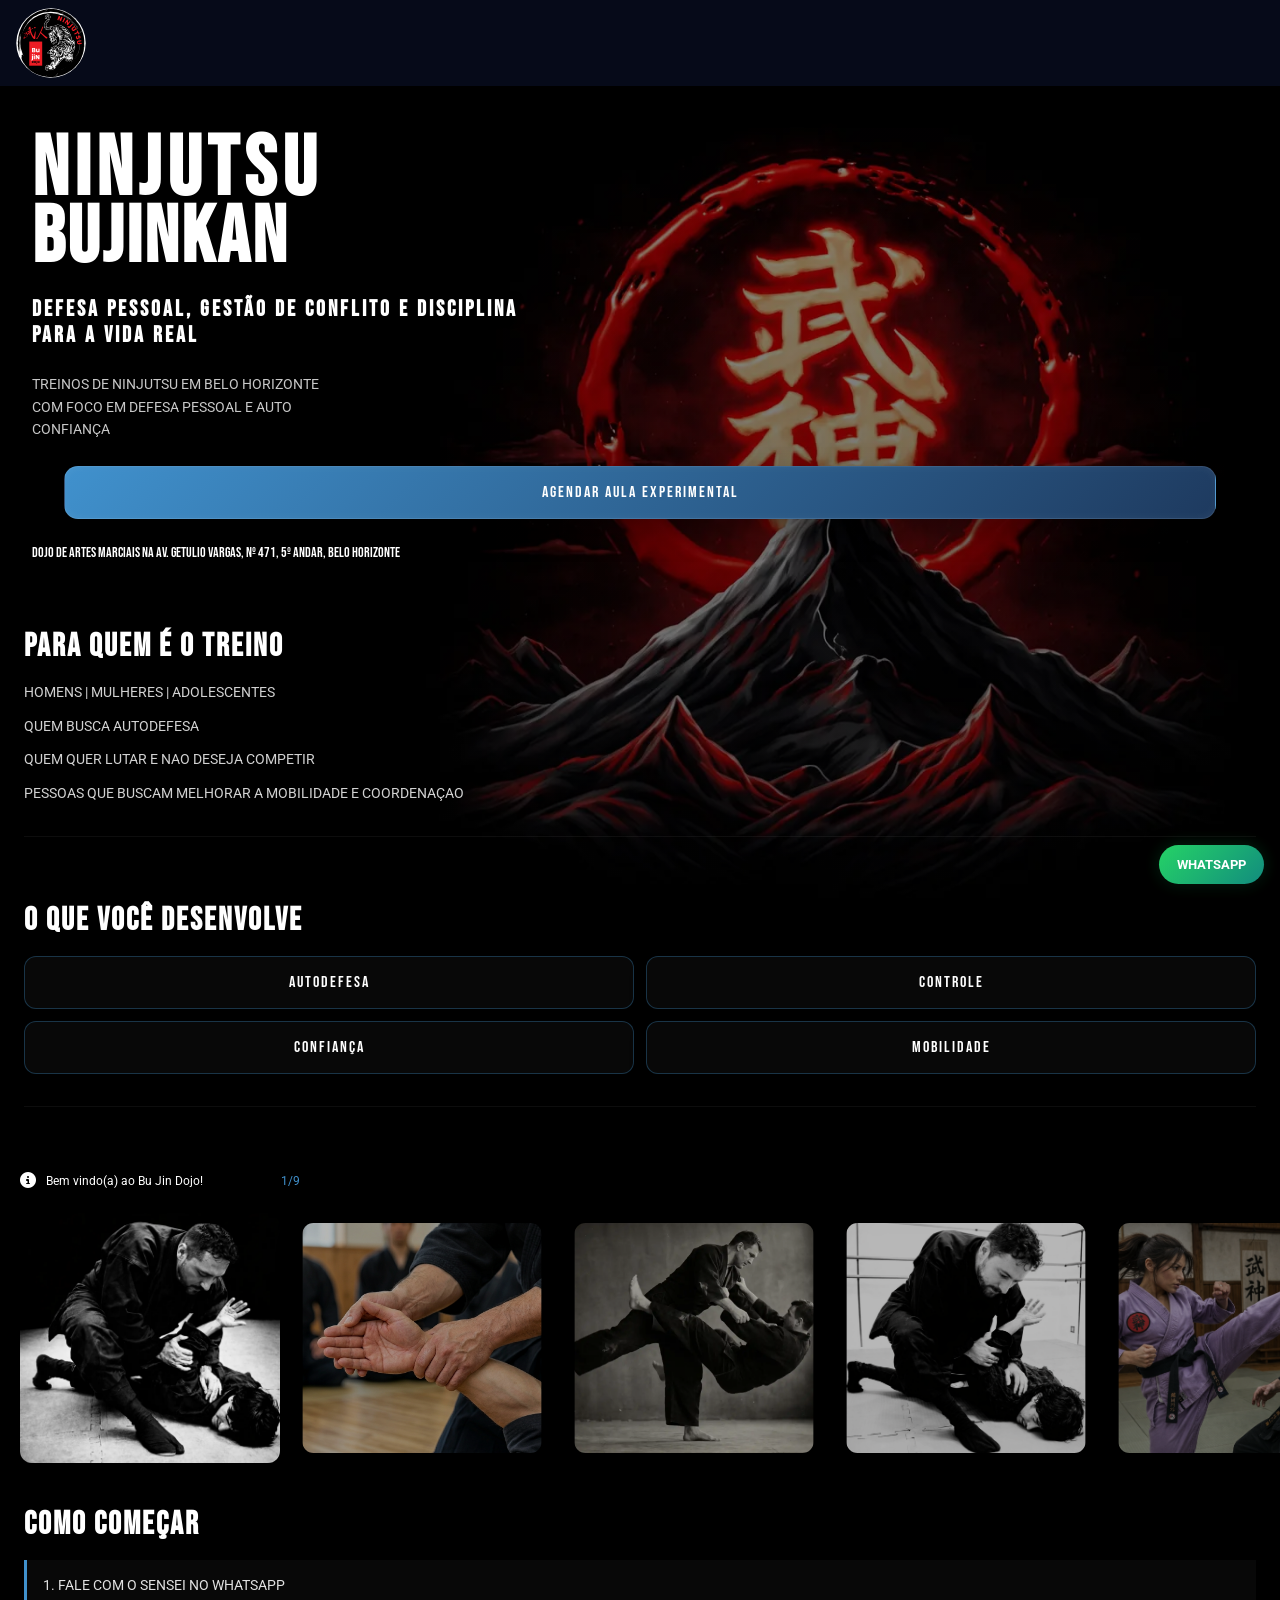
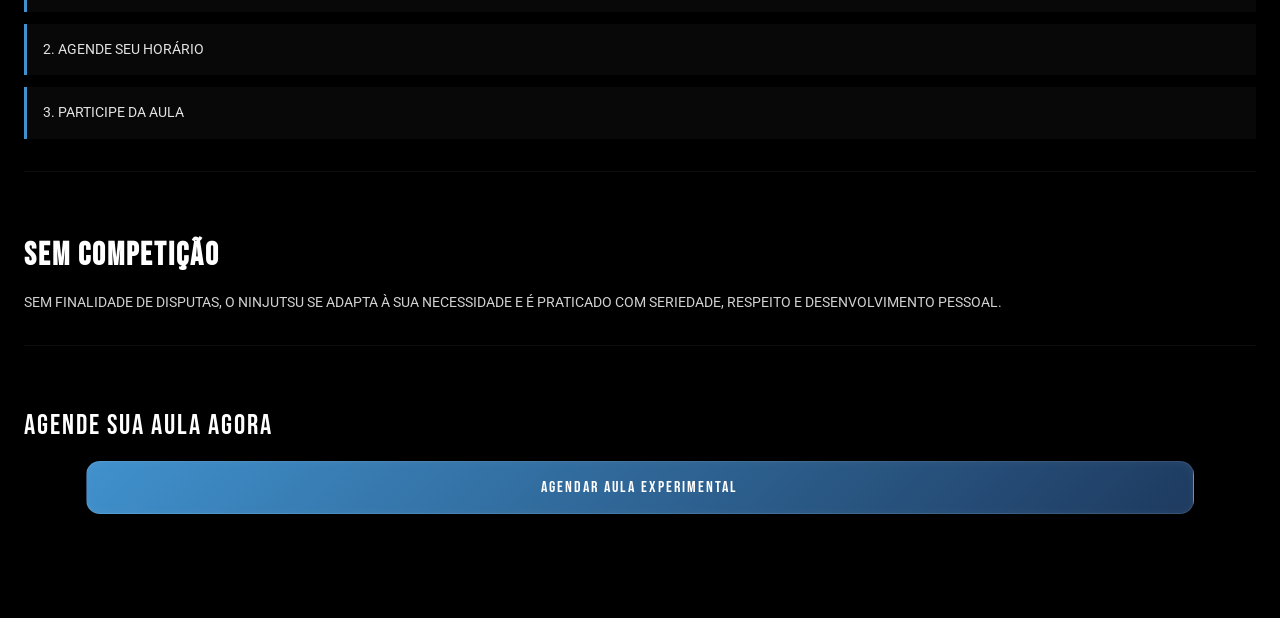
==== commit 1ce27f3c: ""Adiciona nova imagem ao slide 1 do Carrossel"" ====
--- a/index.html
+++ b/index.html
@@ -102,7 +102,7 @@
 
                 <div class="carousel-track-container" id="carouselContainer">
                     <div class="carousel-track" id="carouselTrack">
-                        <img src="images/logo-bujin.svg" alt="Kimono e Espada" class="carousel-image">
+                        <img src="images/mobile/mobile-slide1.webp" alt="Imagem de Imobilizacao" class="carousel-image">
                         <img src="images/torcoes.png" alt="Técnica de Torção" class="carousel-image">
                         <img src="images/tecnicaDeProjecao.webp" alt="Técnica de projeção" class="carousel-image">
                         <img src="images/Imobilizacao.png" alt="Técnica de imobilização" class="carousel-image">
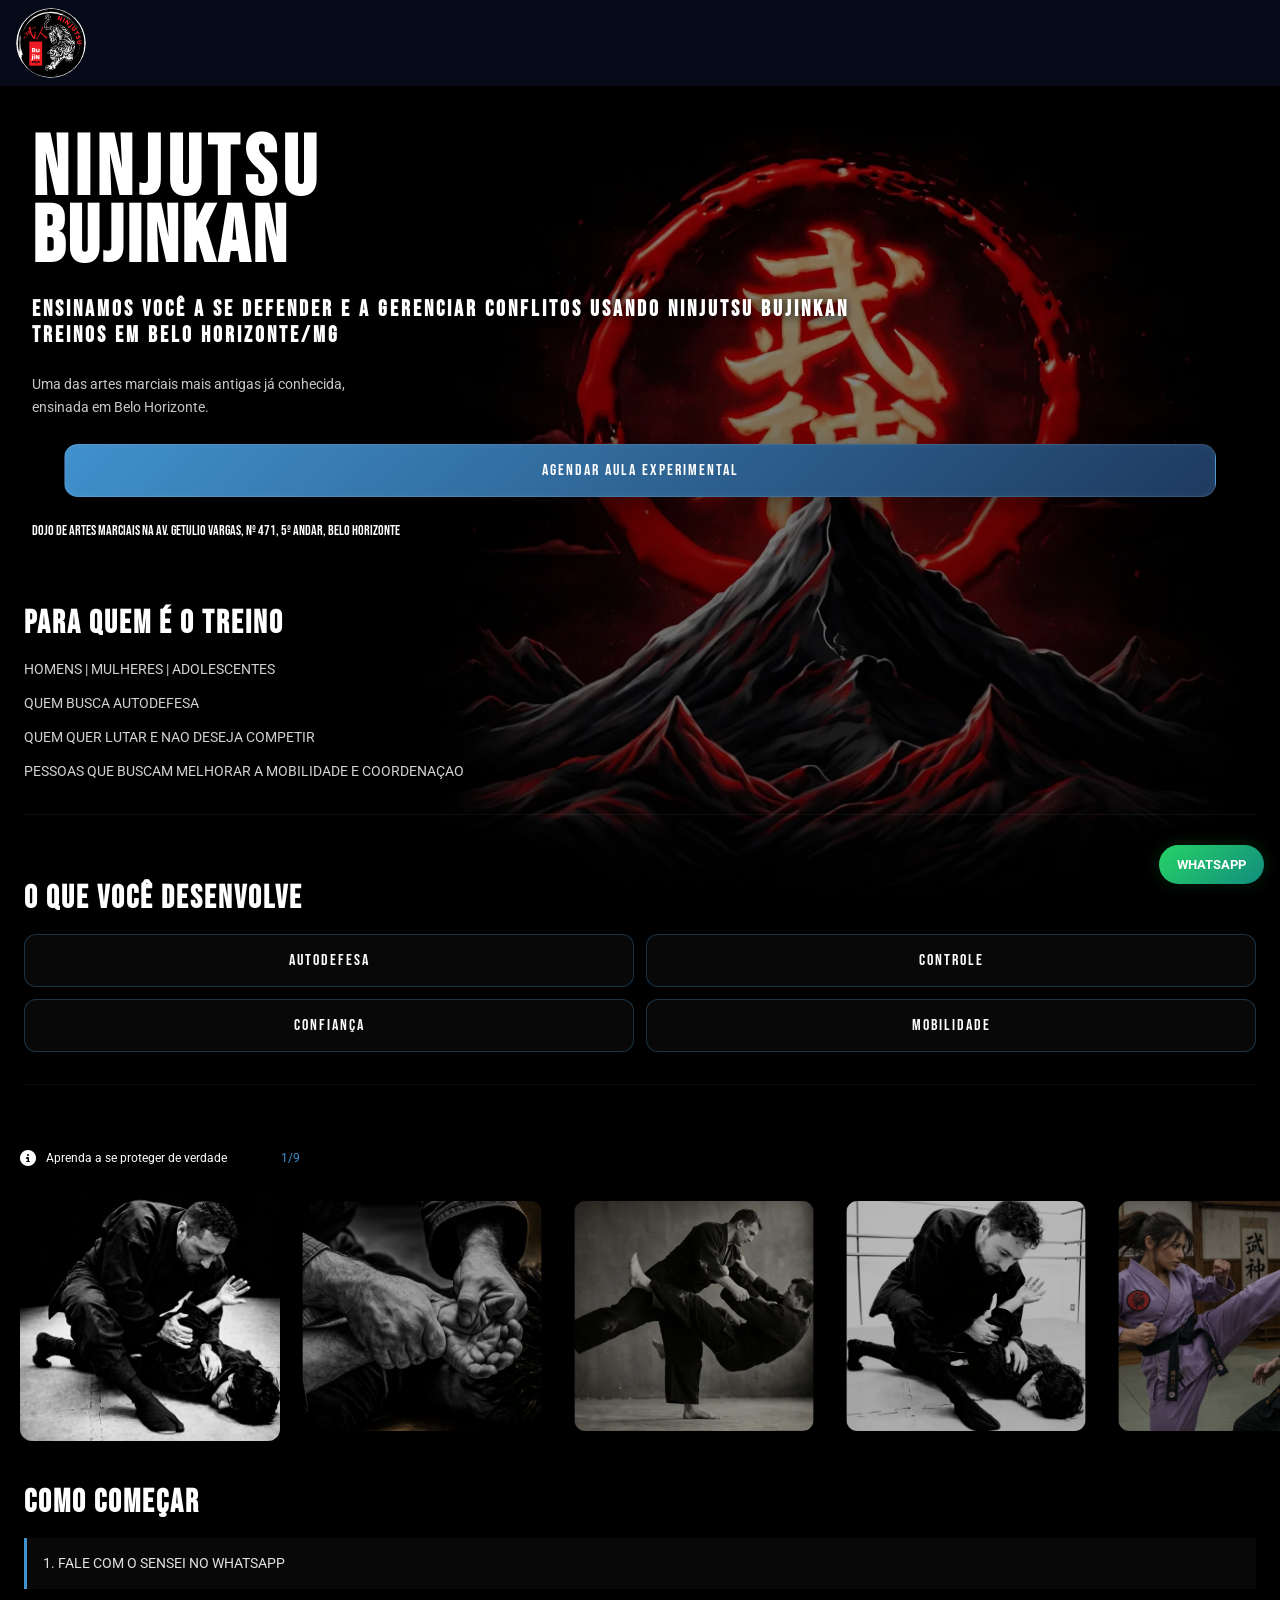
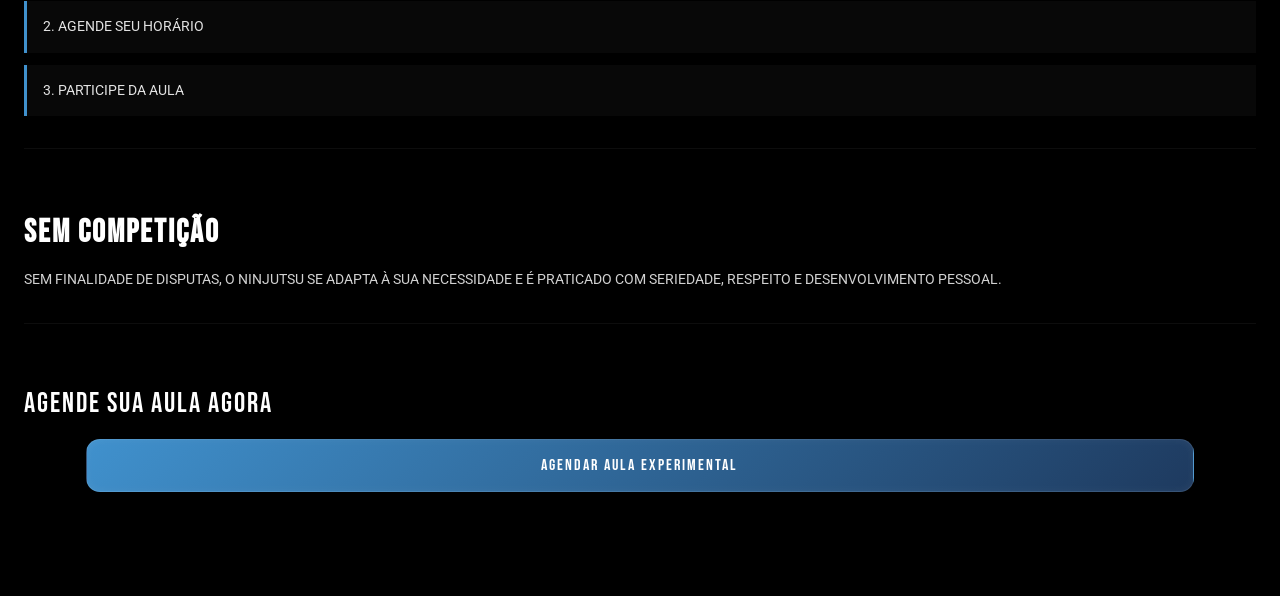
==== commit fa0e758a: ""Adiciona imagem slide 1 e slide 2"" ====
--- a/index.html
+++ b/index.html
@@ -38,12 +38,12 @@
                 </h1>
 
                 <h2 class="sub-titulo">
-                    <span>DEFESA PESSOAL, GESTÃO DE CONFLITO E DISCIPLINA</span>
-                    <span>PARA A VIDA REAL</span>
+                    <span>Ensinamos você a se defender e a gerenciar conflitos usando NINJUTSU BUJINKAN</span>
+                    <span>Treinos em Belo Horizonte/MG</span>
                 </h2>
 
                 <p class="hero-frase">
-                    TREINOS DE NINJUTSU EM BELO HORIZONTE COM FOCO EM DEFESA PESSOAL E AUTO CONFIANÇA 
+                    Uma das artes marciais mais antigas já conhecida, ensinada em Belo Horizonte. 
                 </p>
 
                 <a 
@@ -103,7 +103,7 @@
                 <div class="carousel-track-container" id="carouselContainer">
                     <div class="carousel-track" id="carouselTrack">
                         <img src="images/mobile/mobile-slide1.webp" alt="Imagem de Imobilizacao" class="carousel-image">
-                        <img src="images/torcoes.png" alt="Técnica de Torção" class="carousel-image">
+                        <img src="images/mobile/mobile-slide2.webp" alt="Técnica de Torção" class="carousel-image">
                         <img src="images/tecnicaDeProjecao.webp" alt="Técnica de projeção" class="carousel-image">
                         <img src="images/Imobilizacao.png" alt="Técnica de imobilização" class="carousel-image">
                         <img src="images/mulher-atacando.png" alt="Técnicas de punho e chutes" class="carousel-image">
--- a/styles/style.css
+++ b/styles/style.css
@@ -201,6 +201,14 @@
     max-width: 320px;
 }
 
+.hero-slide::before {
+  content: "";
+  position: absolute;
+  width: 100%;
+  height: 100%;
+  background: linear-gradient(to top, rgba(0,0,0,0.8), transparent);
+}
+
 #address {
     font-family: var(--display-font);
     font-weight: 200;
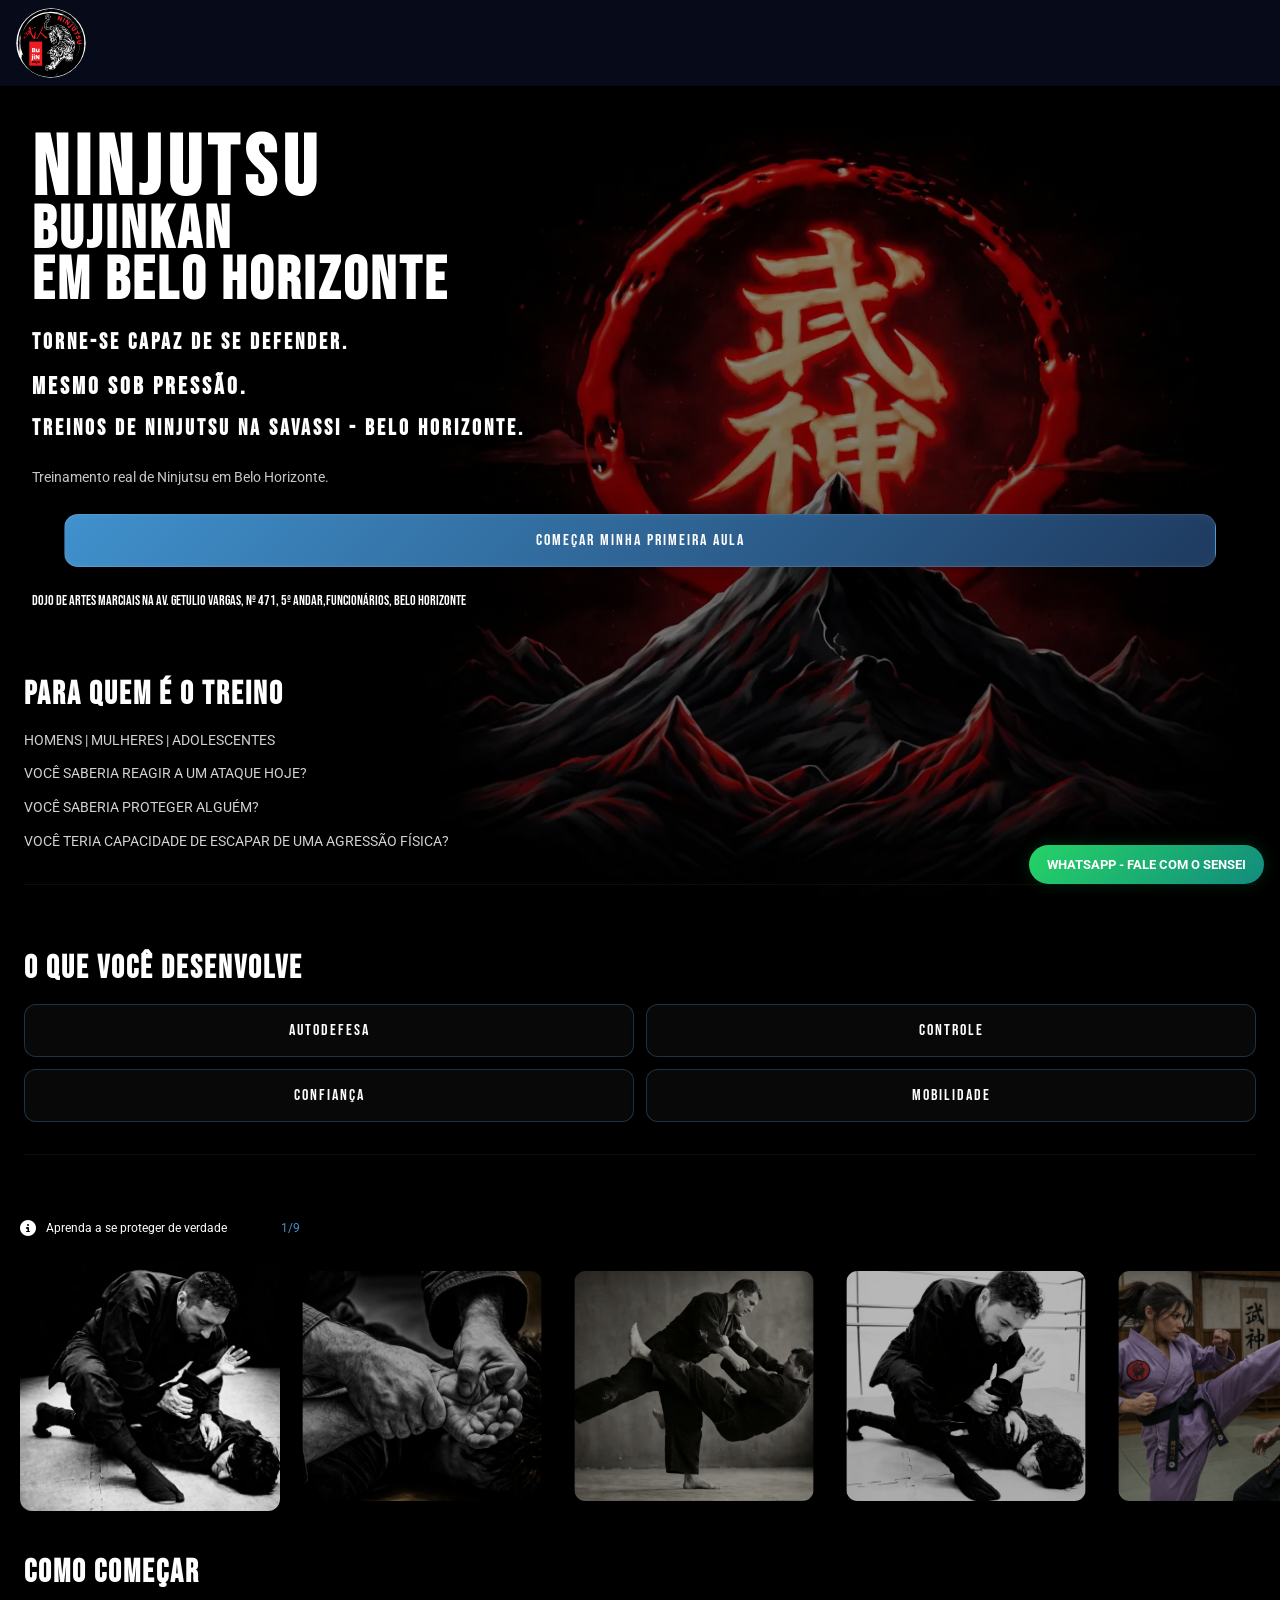
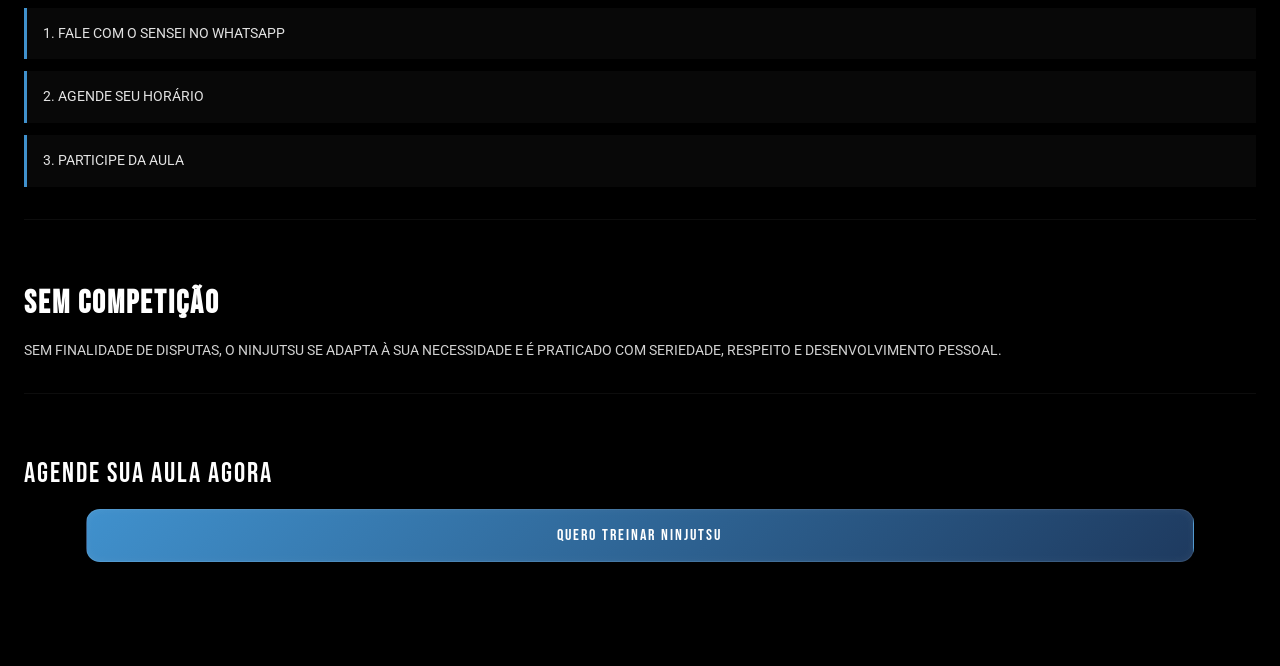
==== commit c4414355: ""Adiciona melhorias no texto"" ====
--- a/index.html
+++ b/index.html
@@ -35,15 +35,17 @@
                 <h1 class="titulo">
                     <span id="ninjutsu">Ninjutsu</span>
                     <span>Bujinkan</span>
+                    <span>Em Belo Horizonte</span>
                 </h1>
 
                 <h2 class="sub-titulo">
-                    <span>Ensinamos você a se defender e a gerenciar conflitos usando NINJUTSU BUJINKAN</span>
-                    <span>Treinos em Belo Horizonte/MG</span>
+                    <span>Torne-se capaz de se defender.</span>
+                    <span>Mesmo sob pressão.</span>
+                    <span>Treinos de Ninjutsu na Savassi - Belo Horizonte.</span>
                 </h2>
 
                 <p class="hero-frase">
-                    Uma das artes marciais mais antigas já conhecida, ensinada em Belo Horizonte. 
+                    Treinamento real de Ninjutsu em Belo Horizonte. 
                 </p>
 
                 <a 
@@ -52,11 +54,11 @@
                     target="_blank"
                     rel="noopener noreferrer"
                 >
-                    AGENDAR AULA EXPERIMENTAL
+                    COMEÇAR MINHA PRIMEIRA AULA
                 </a>
 
                 <a href="https://maps.app.goo.gl/K1RpRQrmj43syfcBA" target="_blank" rel="noopener noreferrer">
-                    <p id="address">Dojo de artes marciais na Av. GETULIO VARGAS, Nº 471, 5º ANDAR, BELO HORIZONTE</p>
+                    <p id="address">Dojo de artes marciais na Av. GETULIO VARGAS, Nº 471, 5º ANDAR,Funcionários, BELO HORIZONTE</p>
                 </a>
             </section>
 
@@ -65,9 +67,9 @@
 
                 <div class="lista-beneficios">
                     <p>HOMENS | MULHERES | ADOLESCENTES</p>
-                    <p>QUEM BUSCA AUTODEFESA</p>
-                    <p>QUEM QUER LUTAR E NAO DESEJA COMPETIR</p>
-                    <p>PESSOAS QUE BUSCAM MELHORAR A MOBILIDADE E COORDENAÇAO</p>
+                    <p>VOCÊ SABERIA REAGIR A UM ATAQUE HOJE?</p>
+                    <p>VOCÊ SABERIA PROTEGER ALGUÉM?</p>
+                    <p>VOCÊ TERIA CAPACIDADE DE ESCAPAR DE UMA AGRESSÃO FÍSICA?</p>
                 </div>
             </section>
 
@@ -145,7 +147,7 @@
                     target="_blank"
                     rel="noopener noreferrer"
                 >
-                    AGENDAR AULA EXPERIMENTAL
+                    QUERO TREINAR NINJUTSU
                 </a>
             </section>
 
@@ -158,7 +160,7 @@
         target="_blank"
         rel="noopener noreferrer"
     >
-        WHATSAPP
+        WHATSAPP - FALE COM O SENSEI
     </a>
 
     <footer></footer>
--- a/styles/style.css
+++ b/styles/style.css
@@ -161,7 +161,7 @@
 
 .titulo {
     font-family: var(--display-font);
-    font-size: 80px;
+    font-size: 60px;
     line-height: 0.84;
     letter-spacing: 3px;
     margin: 2rem 2rem 1.5rem 2rem;
@@ -174,6 +174,7 @@
     text-shadow: 0 6px 18px rgba(0, 0, 0, 0.45);
 }
 
+
 #ninjutsu {
     font-size: 85px;
     letter-spacing: 6px;
@@ -191,6 +192,12 @@
     display: block;
     color: #fff;
     text-shadow: 0 2px 10px rgba(0, 0, 0, 0.8);
+    margin-bottom: 15px;
+}
+
+.sub-titulo span:nth-child(2) {
+    font-weight: bold;
+    font-size: 1.1em;
 }
 
 .hero-frase {
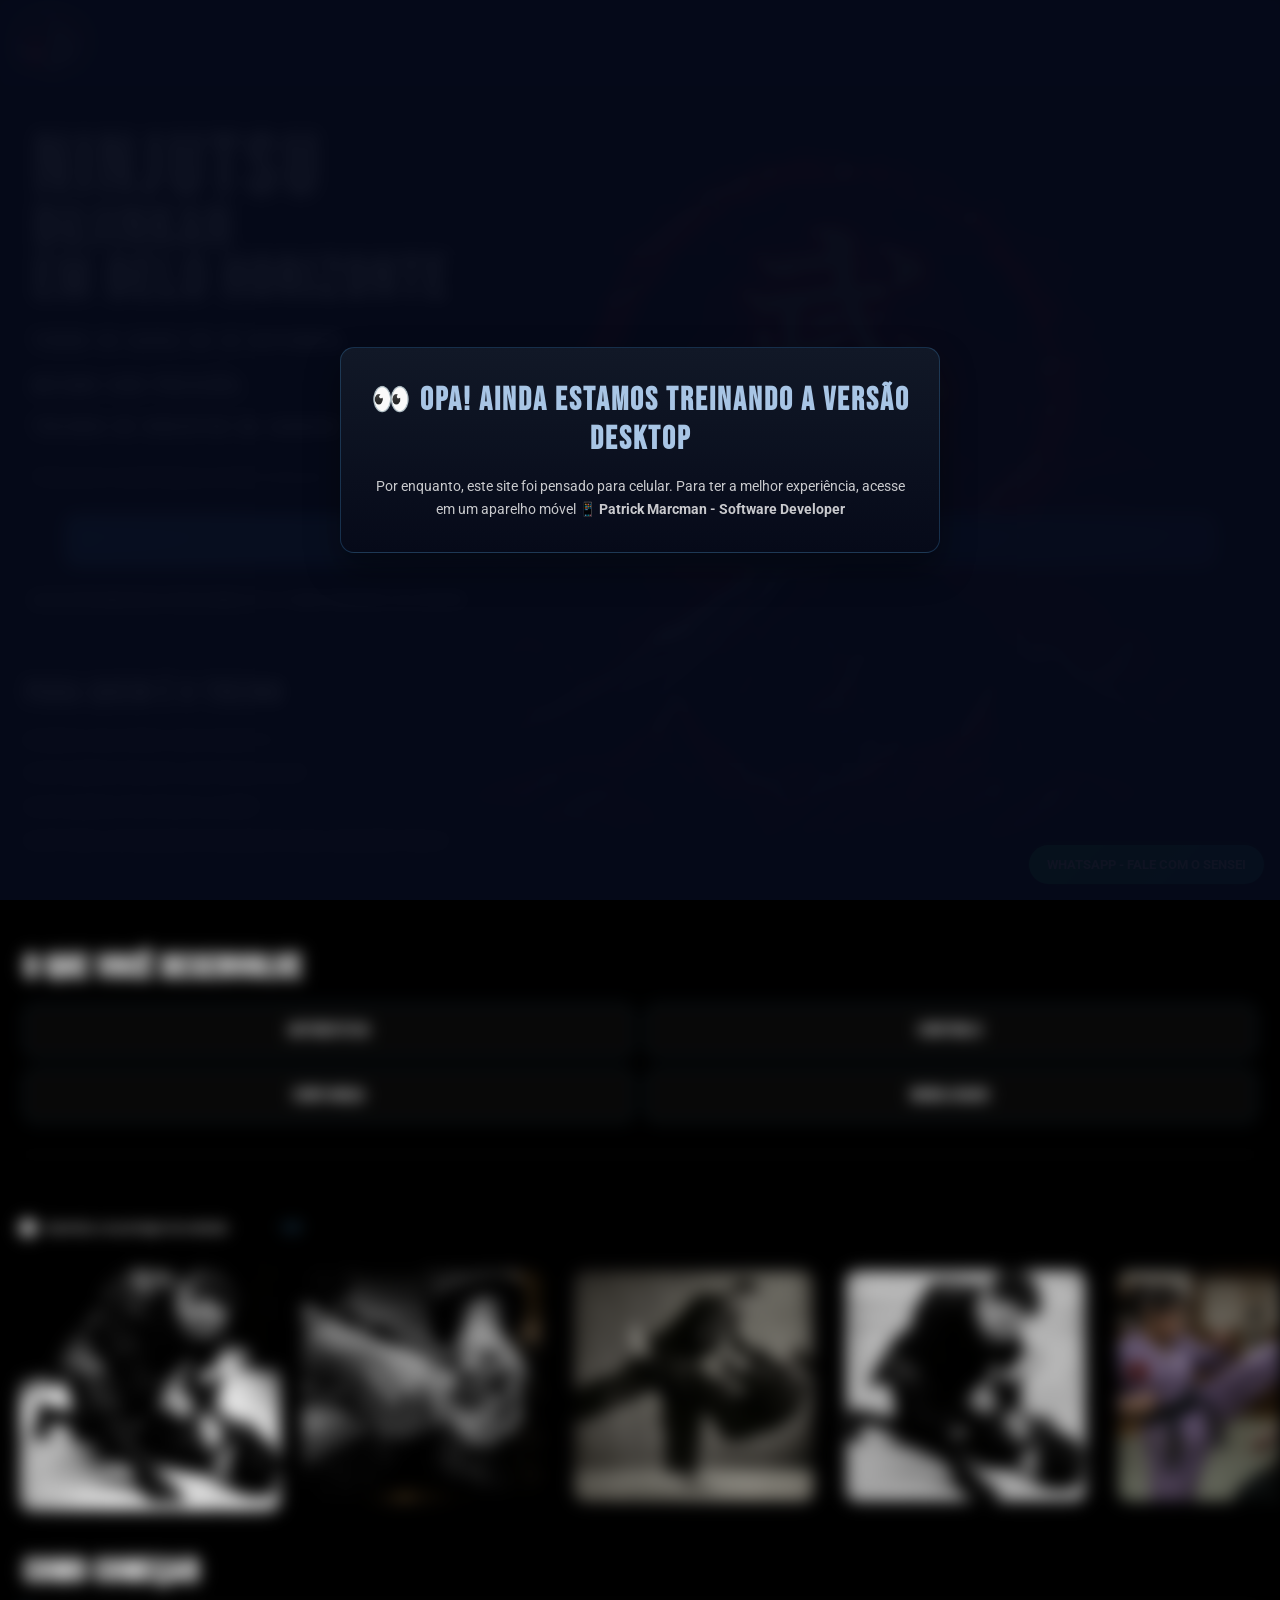
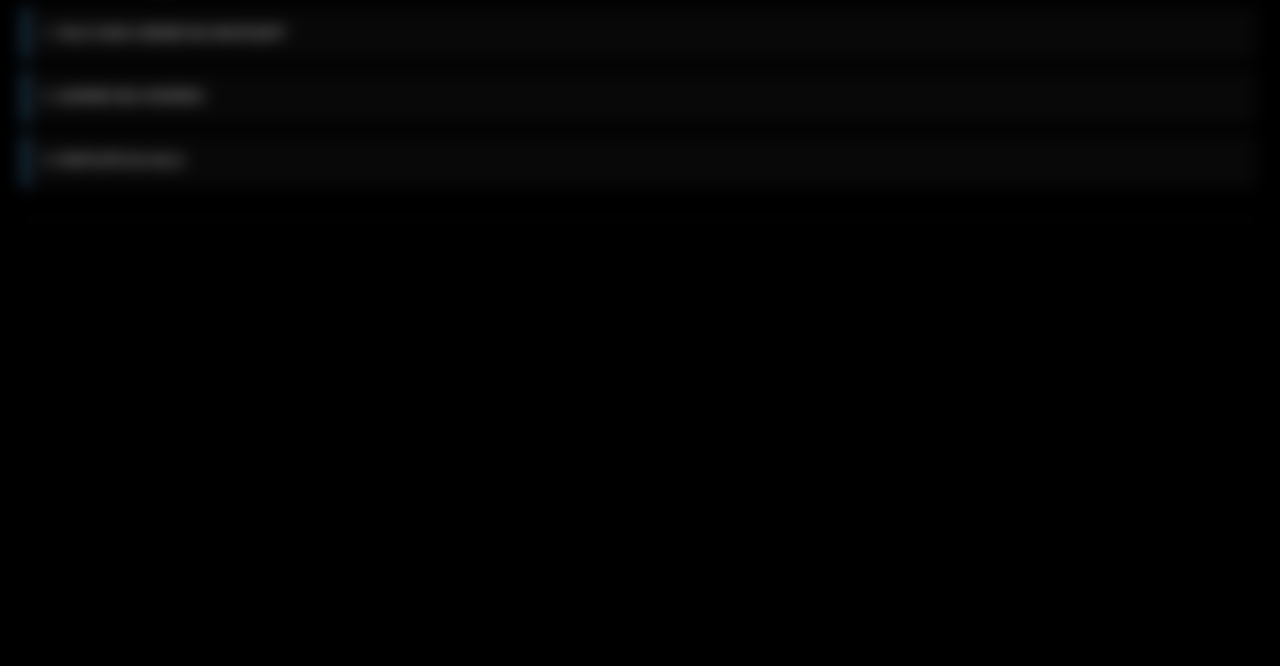
==== commit acd6ef3c: ""Aviso para versao Desktop"" ====
--- a/index.html
+++ b/index.html
@@ -18,6 +18,16 @@
     <link rel="stylesheet" href="https://cdnjs.cloudflare.com/ajax/libs/font-awesome/6.5.0/css/all.min.css">
 </head>
 <body>
+    <div id="desktop-warning" class="desktop-warning">
+        <div class="desktop-warning__box">
+            <h1>👀 Opa! Ainda estamos treinando a versão desktop</h1>
+            <p>
+            Por enquanto, este site foi pensado para celular.
+            Para ter a melhor experiência, acesse em um aparelho móvel 📱
+            <strong>Patrick Marcman - Software Developer</strong 
+            </p>
+        </div>
+    </div>
 
     <header>
         <nav>
@@ -166,5 +176,21 @@
     <footer></footer>
 
     <script src="scripts/script.js"></script>
+
+    <!--Script adicionado para ser usado apenas equanto o desktop esta em construcao-->
+    <script>
+        function checkDesktopMode() {
+            const isDesktop = window.innerWidth >= 1024;
+
+            if (isDesktop) {
+            document.body.classList.add("desktop-mode");
+            } else {
+            document.body.classList.remove("desktop-mode");
+            }
+        }
+
+        checkDesktopMode();
+        window.addEventListener("resize", checkDesktopMode);
+    </script>
 </body>
 </html>
--- a/styles/style.css
+++ b/styles/style.css
@@ -726,4 +726,62 @@
         background: linear-gradient(135deg, #ffffff, var(--accent-color));
         color: #000;
     }
+}
+
+/* =========================
+   DESKTOP WARNING (TEMP)
+========================= */
+
+.desktop-warning {
+    position: fixed;
+    inset: 0;
+    background: rgba(6, 10, 25, 0.96);
+    display: none;
+    justify-content: center;
+    align-items: center;
+    padding: 24px;
+    z-index: 99999;
+}
+
+.desktop-warning__box {
+    max-width: 600px;
+    width: 100%;
+    background: linear-gradient(180deg, #111827, #060A19);
+    color: #fff;
+    border: 1px solid var(--line-accent);
+    border-radius: var(--radius-md);
+    padding: 32px 24px;
+    text-align: center;
+    box-shadow: var(--shadow-strong);
+    font-family: var(--main-font);
+}
+
+.desktop-warning__box h1 {
+    font-family: var(--display-font);
+    font-size: 32px;
+    letter-spacing: 2px;
+    margin-bottom: 16px;
+    color: var(--quaternary-color);
+}
+
+.desktop-warning__box p {
+    font-size: 14px;
+    line-height: 1.6;
+    color: var(--text-soft);
+}
+
+/* desfoca o site no desktop */
+/*para usar enquanto a versao desktop do site esta em construção*/
+body.desktop-mode main,
+body.desktop-mode header,
+body.desktop-mode footer,
+body.desktop-mode nav,
+body.desktop-mode section {
+    filter: blur(6px);
+    pointer-events: none;
+    user-select: none;
+}
+
+body.desktop-mode #desktop-warning {
+    display: flex;
 }
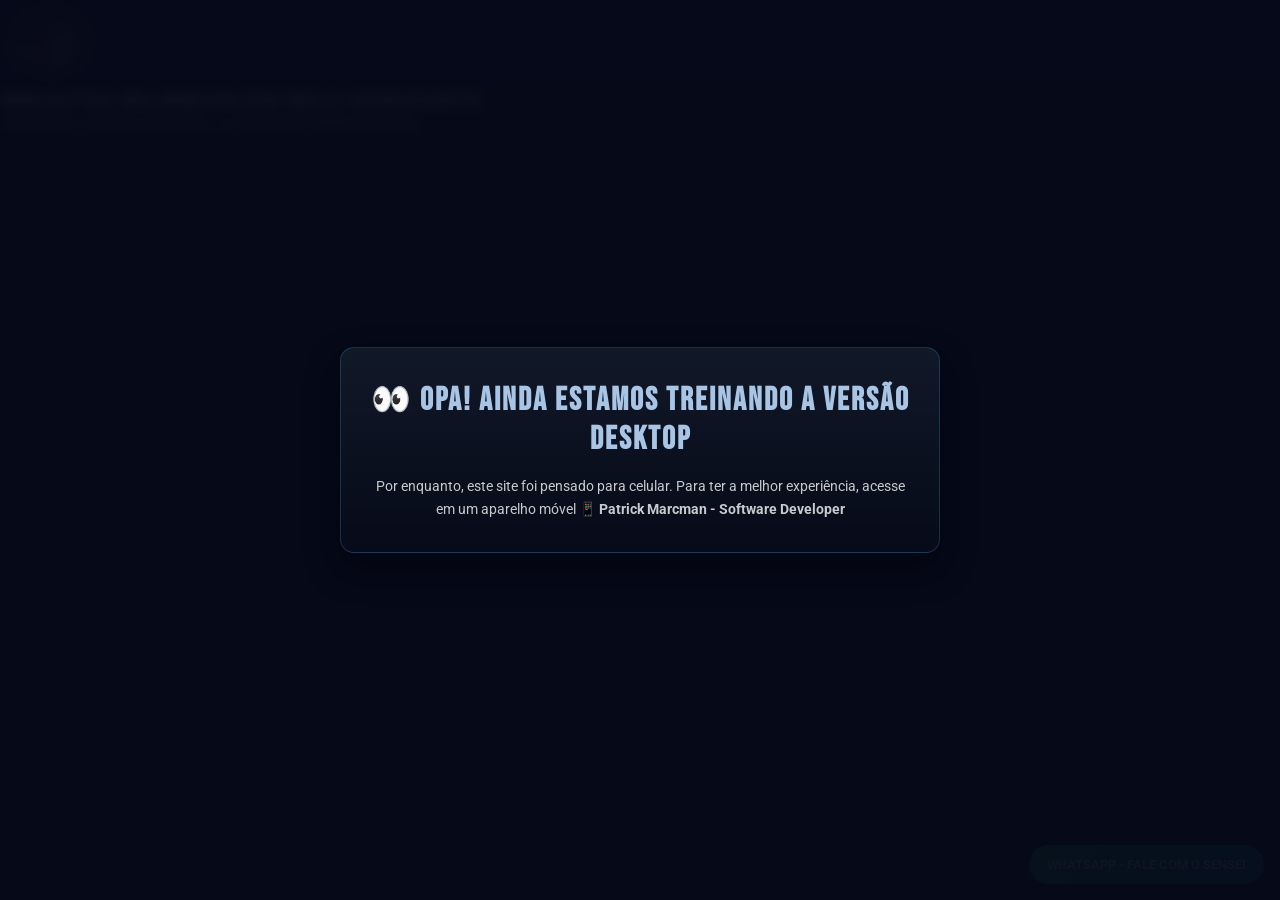
==== commit 1c1b3031: ""Adiciona novo estilo ao botao CTA"" ====
--- a/index.html
+++ b/index.html
@@ -10,6 +10,7 @@
     <meta name="address" content="Ninjutsu em Belo Horizonte, Avenida Getulio Vargas, nº 471, Bairro Funcionários">
 
     <link rel="stylesheet" href="styles/style.css">
+    <link rel="stylesheet" href="styles/desktop-test.css">
 
     <link rel="preconnect" href="https://fonts.googleapis.com">
     <link rel="preconnect" href="https://fonts.gstatic.com" crossorigin>
@@ -37,6 +38,21 @@
             <a href="about.html" class="menu-toggle">MENU</a>
         </nav>
     </header>
+        <!-- HERO DESKTOP -->
+    <section class="hero-desktop">
+        <div class="hero-desktop__text">
+            <h1>
+                <span>NINJUTSU</span>
+                <span>BUJINKAN</span>
+                <span>EM BELO</span>
+                <span>HORIZONTE</span>
+            </h1>
+
+            <p class="hero-desktop__sub">
+            TRADIÇÃO, DEFESA PESSOAL E DESENVOLVIMENTO REAL
+            </p>
+        </div>
+    </section>
 
     <main class="hero">
         <div class="hero-overlay">
--- a/styles/style.css
+++ b/styles/style.css
@@ -249,10 +249,70 @@
     transition: transform 0.25s ease, box-shadow 0.25s ease, filter 0.25s ease;
 }
 
+/*.cta-hero {
+    font-size: 16px;
+}*/
+/*---------------------new button---------------------*/
 .cta-hero {
-    font-size: 16px;
-}
-
+    width: 250px;
+    height: 50px;
+    border: none;
+    outline: none;
+    color: #fff;
+    background: #111;
+    cursor: pointer;
+    position: relative;
+    z-index: 0;
+    border-radius: 10px;
+}
+
+.cta-hero:before {
+    content: '';
+    background: linear-gradient(45deg, #ff0000, #ff7300, #fffb00, #48ff00, #00ffd5, #002bff, #7a00ff, #ff00c8, #ff0000);
+    position: absolute;
+    top: -2px;
+    left:-2px;
+    background-size: 400%;
+    z-index: -1;
+    filter: blur(5px);
+    width: calc(100% + 4px);
+    height: calc(100% + 4px);
+    animation: glowing 20s linear infinite;
+    opacity: 0;
+    transition: opacity .3s ease-in-out;
+    border-radius: 10px;
+}
+
+.cta-hero:active {
+    color: #000
+}
+
+.cta-hero:active:after {
+    background: transparent;
+}
+
+.cta-hero:hover:before {
+    opacity: 1;
+}
+
+.cta-hero:after {
+    z-index: -1;
+    content: '';
+    position: absolute;
+    width: 100%;
+    height: 100%;
+    background: #111;
+    left: 0;
+    top: 0;
+    border-radius: 10px;
+}
+
+@keyframes glowing {
+    0% { background-position: 0 0; }
+    50% { background-position: 400% 0; }
+    100% { background-position: 0 0; }
+}
+/*--------------------------end new button---------------------*/
 .cta-hero:active,
 .cta-aside:active {
     transform: scale(0.98);
--- a/styles/desktop-test.css
+++ b/styles/desktop-test.css
@@ -0,0 +1,19 @@
+/* opcional: regras globais pequenas */
+.hero-desktop {
+  display: none;
+}
+
+/* DESKTOP */
+@media (min-width: 1024px) {
+
+  .hero {
+    display: none;
+  }
+
+  .hero-desktop {
+    display: block;
+  }
+
+  /* aqui entra TODO o layout desktop */
+
+}
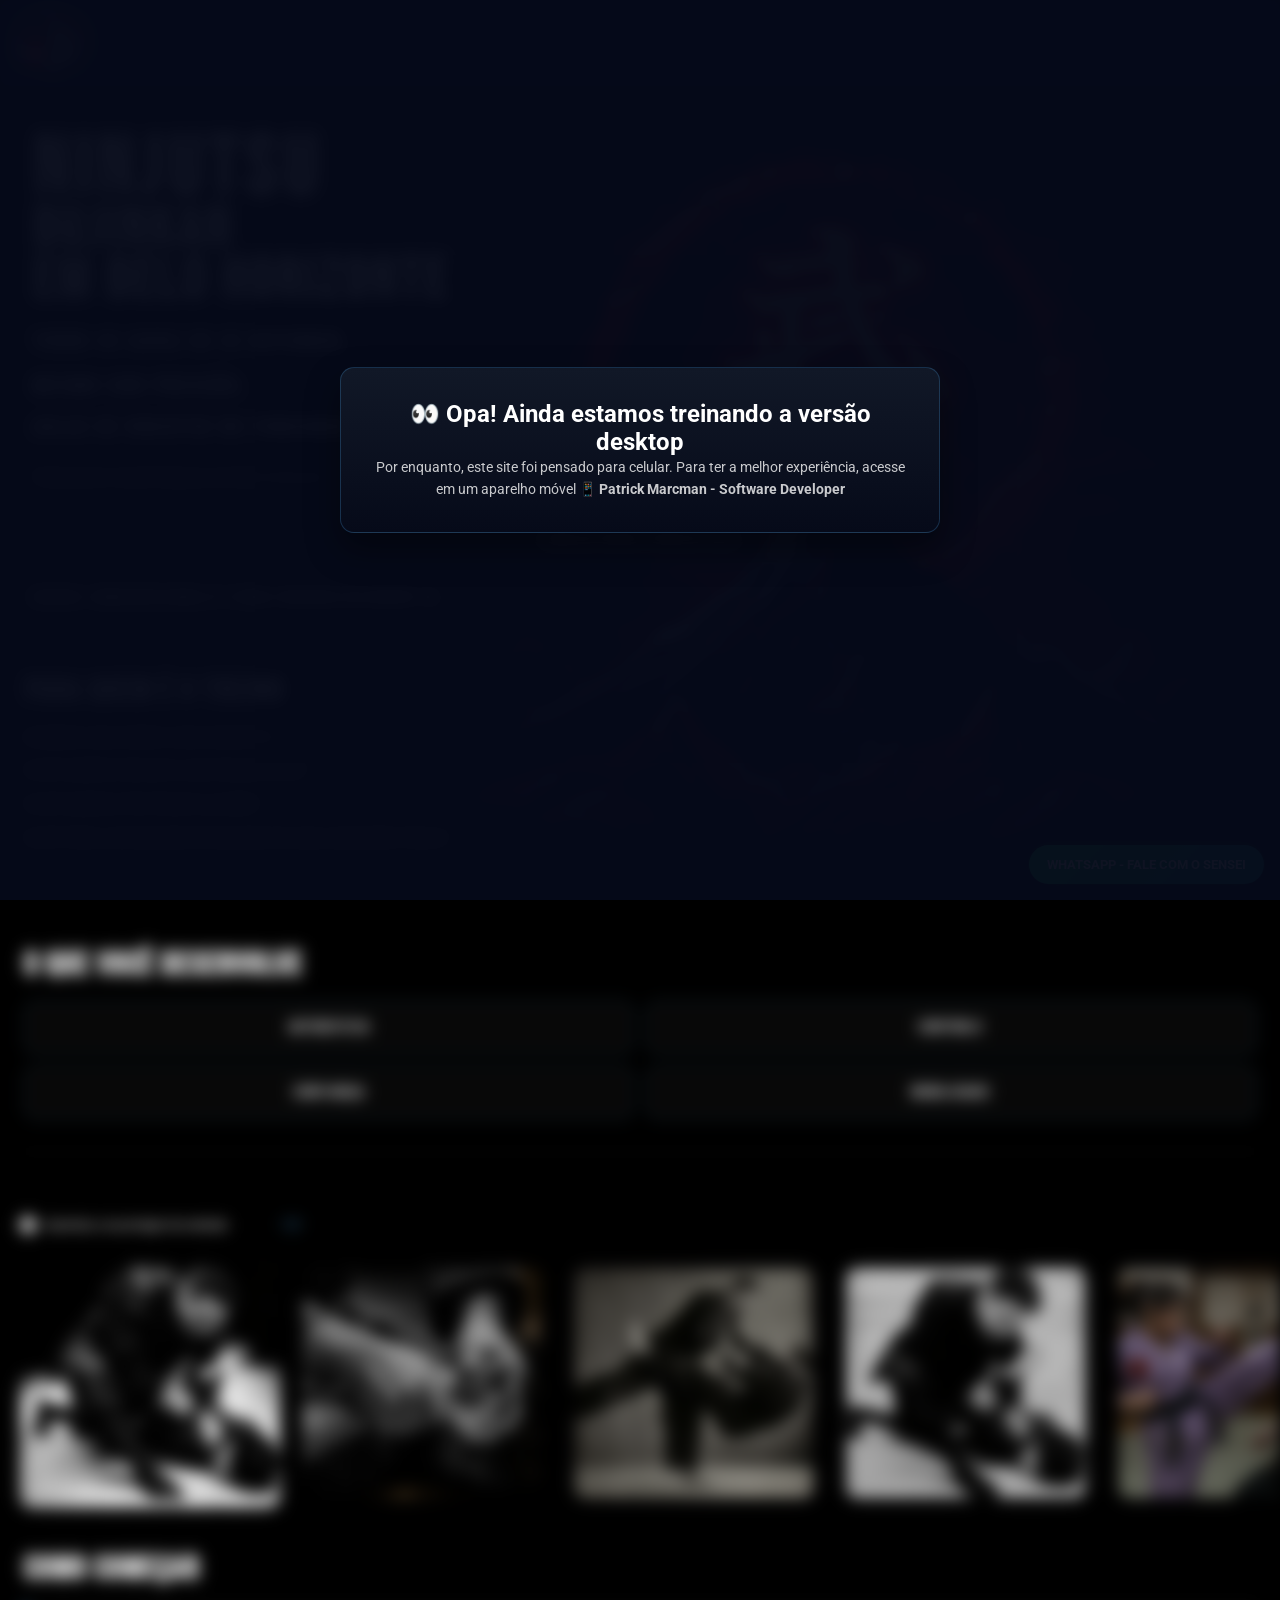
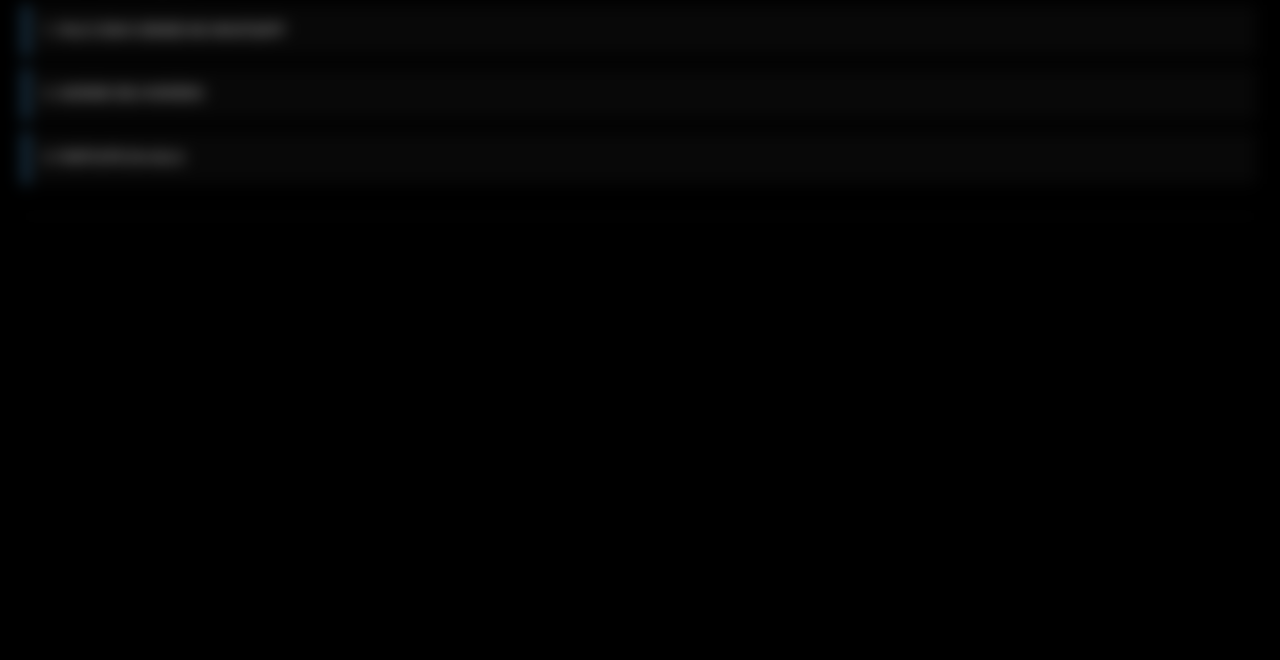
==== commit 860ba562: "Improve Bujin Dojo local SEO" ====
--- a/index.html
+++ b/index.html
@@ -6,11 +6,86 @@
     <title>NINJUTSU EM BELO HORIZONTE | Bujin Dojo</title>
 
     <meta name="author" content="Patrick Marcman">
-    <meta name="description" content="ESCOLA DE NINJUTSU BUJINKAN EM BELO HORIZONTE. TREINOS DE AUTODEFESA, DISCIPLINA, CONTROLE CORPORAL E EVOLUÇÃO PESSOAL. AGENDE SUA AULA EXPERIMENTAL.">
+    <meta name="description" content="Aprenda Ninjutsu Bujinkan no Bujin Dojo, no Funcionários, próximo à Savassi, em Belo Horizonte. Desenvolva autodefesa e confiança. Agende sua aula.">
+
+    <meta name="robots" content="index, follow">
     <meta name="address" content="Ninjutsu em Belo Horizonte, Avenida Getulio Vargas, nº 471, Bairro Funcionários">
 
+
+    <meta name="keywords" content="
+    Ninjutsu em Belo Horizonte,
+    Aulas de Ninjutsu em BH,
+    Escola de Ninjutsu em Belo Horizonte,
+    Bujin Dojo,
+    Ninjutsu Bujinkan BH,
+    Bujinkan Belo Horizonte,
+    Ninjutsu tradicional,
+    Artes marciais japonesas em BH,
+    Dojo de Ninjutsu em BH,
+    Treinamento ninja em Belo Horizonte,
+    Aulas de Ninjutsu para iniciantes,
+    Onde aprender Ninjutsu em BH,
+    Defesa pessoal em Belo Horizonte,
+    Defesa pessoal feminina em BH,
+    Defesa pessoal para mulheres,
+    Autodefesa para adolescentes,
+    Artes marciais em Belo Horizonte,
+    Ninjutsu no Funcionários,
+    Ninjutsu na Savassi,
+    Ninjutsu próximo à Serra BH,
+    Ninjutsu próximo à Santa Efigênia,
+    Ninjutsu próximo ao São Lucas,
+    Ninjutsu próximo ao Sion,
+    Ninjutsu próximo ao Lourdes,
+    Ninjutsu próximo ao Cruzeiro,
+    Ninjutsu próximo ao São Pedro,
+    Ninjutsu próximo ao Santo Antônio,
+    Ninjutsu próximo ao Carmo,
+    Ninjutsu próximo à Boa Viagem,
+    Artes marciais no Funcionários,
+    Artes marciais na Savassi,
+    Defesa pessoal no Funcionários,
+    Defesa pessoal na Savassi,
+    Bujin Dojo Avenida Getúlio Vargas,
+    Ninjutsu Avenida Getúlio Vargas BH
+    ">
+
+
+<!-- URL canônica -->
+<link rel="canonical" href="https://ninjutsuembh.com.br/">
+
+<!-- Compartilhamento em redes sociais -->
+<meta property="og:type" content="website">
+<meta property="og:locale" content="pt_BR">
+<meta property="og:site_name" content="Bujin Dojo">
+<meta property="og:title" content="Ninjutsu em Belo Horizonte | Bujin Dojo">
+<meta property="og:description" content="Aprenda Ninjutsu Bujinkan no Funcionários, próximo à Savassi, em Belo Horizonte. Conheça o Bujin Dojo e agende sua aula.">
+<meta property="og:url" content="https://ninjutsuembh.com.br/">
+
+<!-- Dados estruturados para SEO local -->
+<script type="application/ld+json">
+{
+  "@context": "https://schema.org",
+  "@type": "SportsActivityLocation",
+  "@id": "https://ninjutsuembh.com.br/#dojo",
+  "name": "Bujin Dojo",
+  "url": "https://ninjutsuembh.com.br/",
+  "description": "Escola de Ninjutsu Bujinkan em Belo Horizonte, com treinamento de artes marciais japonesas e autodefesa.",
+  "address": {
+    "@type": "PostalAddress",
+    "streetAddress": "Avenida Getúlio Vargas, 471, 5º andar, Funcionários",
+    "addressLocality": "Belo Horizonte",
+    "addressRegion": "MG",
+    "addressCountry": "BR"
+
+  },
+  "hasMap": "https://maps.app.goo.gl/K1RpRQrmj43syfcBA"
+}
+</script>
+
+
+
     <link rel="stylesheet" href="styles/style.css">
-    <link rel="stylesheet" href="styles/desktop-test.css">
 
     <link rel="preconnect" href="https://fonts.googleapis.com">
     <link rel="preconnect" href="https://fonts.gstatic.com" crossorigin>
@@ -21,11 +96,11 @@
 <body>
     <div id="desktop-warning" class="desktop-warning">
         <div class="desktop-warning__box">
-            <h1>👀 Opa! Ainda estamos treinando a versão desktop</h1>
+            <h2>👀 Opa! Ainda estamos treinando a versão desktop</h2>
             <p>
             Por enquanto, este site foi pensado para celular.
             Para ter a melhor experiência, acesse em um aparelho móvel 📱
-            <strong>Patrick Marcman - Software Developer</strong 
+            <strong>Patrick Marcman - Software Developer</strong
             </p>
         </div>
     </div>
@@ -38,21 +113,6 @@
             <a href="about.html" class="menu-toggle">MENU</a>
         </nav>
     </header>
-        <!-- HERO DESKTOP -->
-    <section class="hero-desktop">
-        <div class="hero-desktop__text">
-            <h1>
-                <span>NINJUTSU</span>
-                <span>BUJINKAN</span>
-                <span>EM BELO</span>
-                <span>HORIZONTE</span>
-            </h1>
-
-            <p class="hero-desktop__sub">
-            TRADIÇÃO, DEFESA PESSOAL E DESENVOLVIMENTO REAL
-            </p>
-        </div>
-    </section>
 
     <main class="hero">
         <div class="hero-overlay">
@@ -67,14 +127,16 @@
                 <h2 class="sub-titulo">
                     <span>Torne-se capaz de se defender.</span>
                     <span>Mesmo sob pressão.</span>
-                    <span>Treinos de Ninjutsu na Savassi - Belo Horizonte.</span>
+
+                    <span>Aulas de Ninjutsu no Funcionários, próximo à Savassi, em Belo Horizonte.</span>
+
                 </h2>
 
                 <p class="hero-frase">
-                    Treinamento real de Ninjutsu em Belo Horizonte. 
+                    Treinamento real de Ninjutsu em Belo Horizonte.
                 </p>
 
-                <a 
+                <a
                     href="https://wa.me/5511977504567?text=Olá%20Sensei!%20Gostaria%20de%20agendar%20uma%20aula%20experimental%20para%20conhecer%20o%20Ninjutsu.%20Poderia%20me%20chamar%20para%20agendarmos?"
                     class="cta-hero"
                     target="_blank"
@@ -84,7 +146,9 @@
                 </a>
 
                 <a href="https://maps.app.goo.gl/K1RpRQrmj43syfcBA" target="_blank" rel="noopener noreferrer">
-                    <p id="address">Dojo de artes marciais na Av. GETULIO VARGAS, Nº 471, 5º ANDAR,Funcionários, BELO HORIZONTE</p>
+
+                <p id="address">Bujin Dojo — Avenida Getúlio Vargas, 471, 5º andar, Funcionários, Belo Horizonte - MG.</p>
+
                 </a>
             </section>
 
@@ -156,7 +220,7 @@
             <section class="diferencial reveal">
                 <h2>SEM COMPETIÇÃO</h2>
                 <p>
-                    SEM FINALIDADE DE DISPUTAS, O NINJUTSU  
+                    SEM FINALIDADE DE DISPUTAS, O NINJUTSU
                     SE ADAPTA À SUA NECESSIDADE E É PRATICADO COM SERIEDADE, RESPEITO
                     E DESENVOLVIMENTO PESSOAL.
                 </p>
@@ -167,7 +231,7 @@
                     AGENDE SUA AULA AGORA
                 </p>
 
-                <a 
+                <a
                     href="https://wa.me/5511977504567?text=Olá%20Sensei!%20Gostaria%20de%20agendar%20uma%20aula%20experimental%20para%20conhecer%20o%20Ninjutsu.%20Poderia%20me%20chamar%20para%20agendarmos?"
                     class="cta-hero"
                     target="_blank"
@@ -180,7 +244,7 @@
         </div>
     </main>
 
-    <a 
+    <a
         href="https://wa.me/5511977504567?text=Olá%20Sensei!%20Gostaria%20de%20agendar%20uma%20aula%20experimental%20para%20conhecer%20o%20Ninjutsu.%20Poderia%20me%20chamar%20para%20agendarmos?"
         class="whatsapp-float"
         target="_blank"
